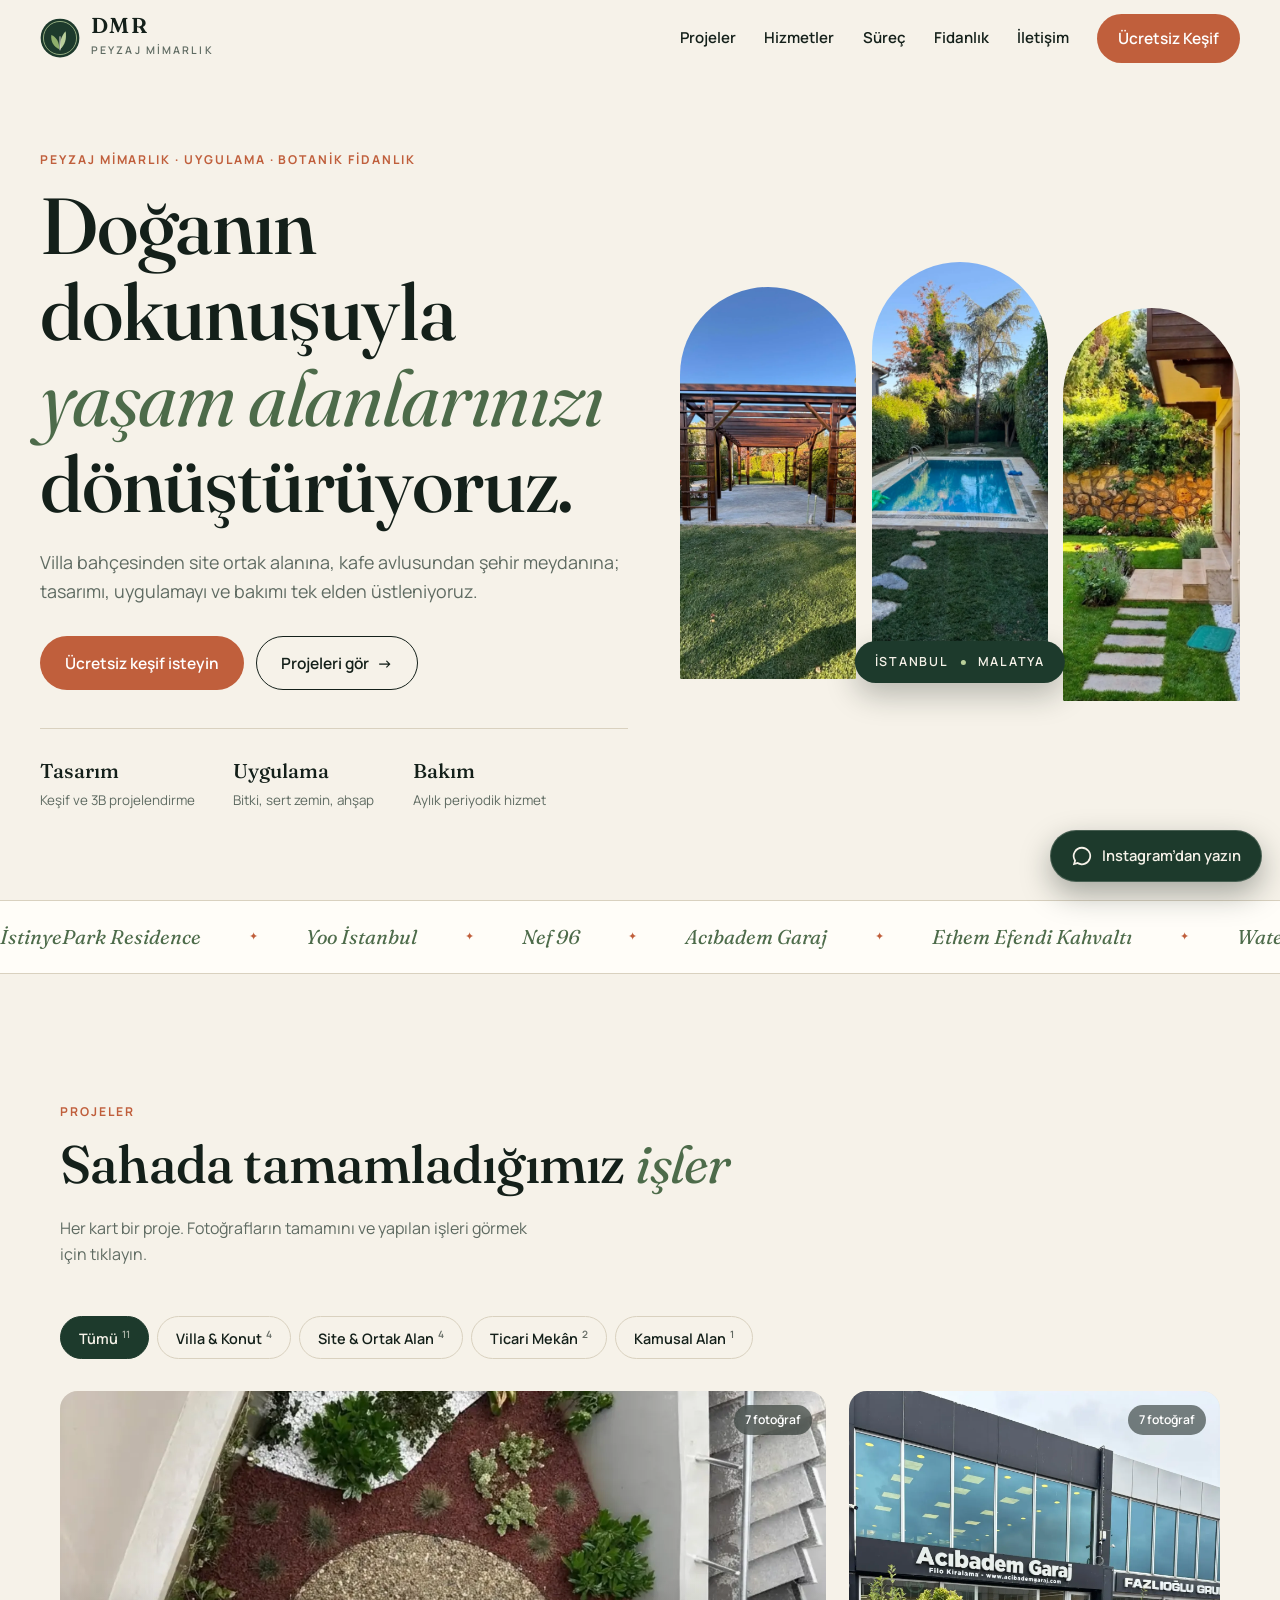
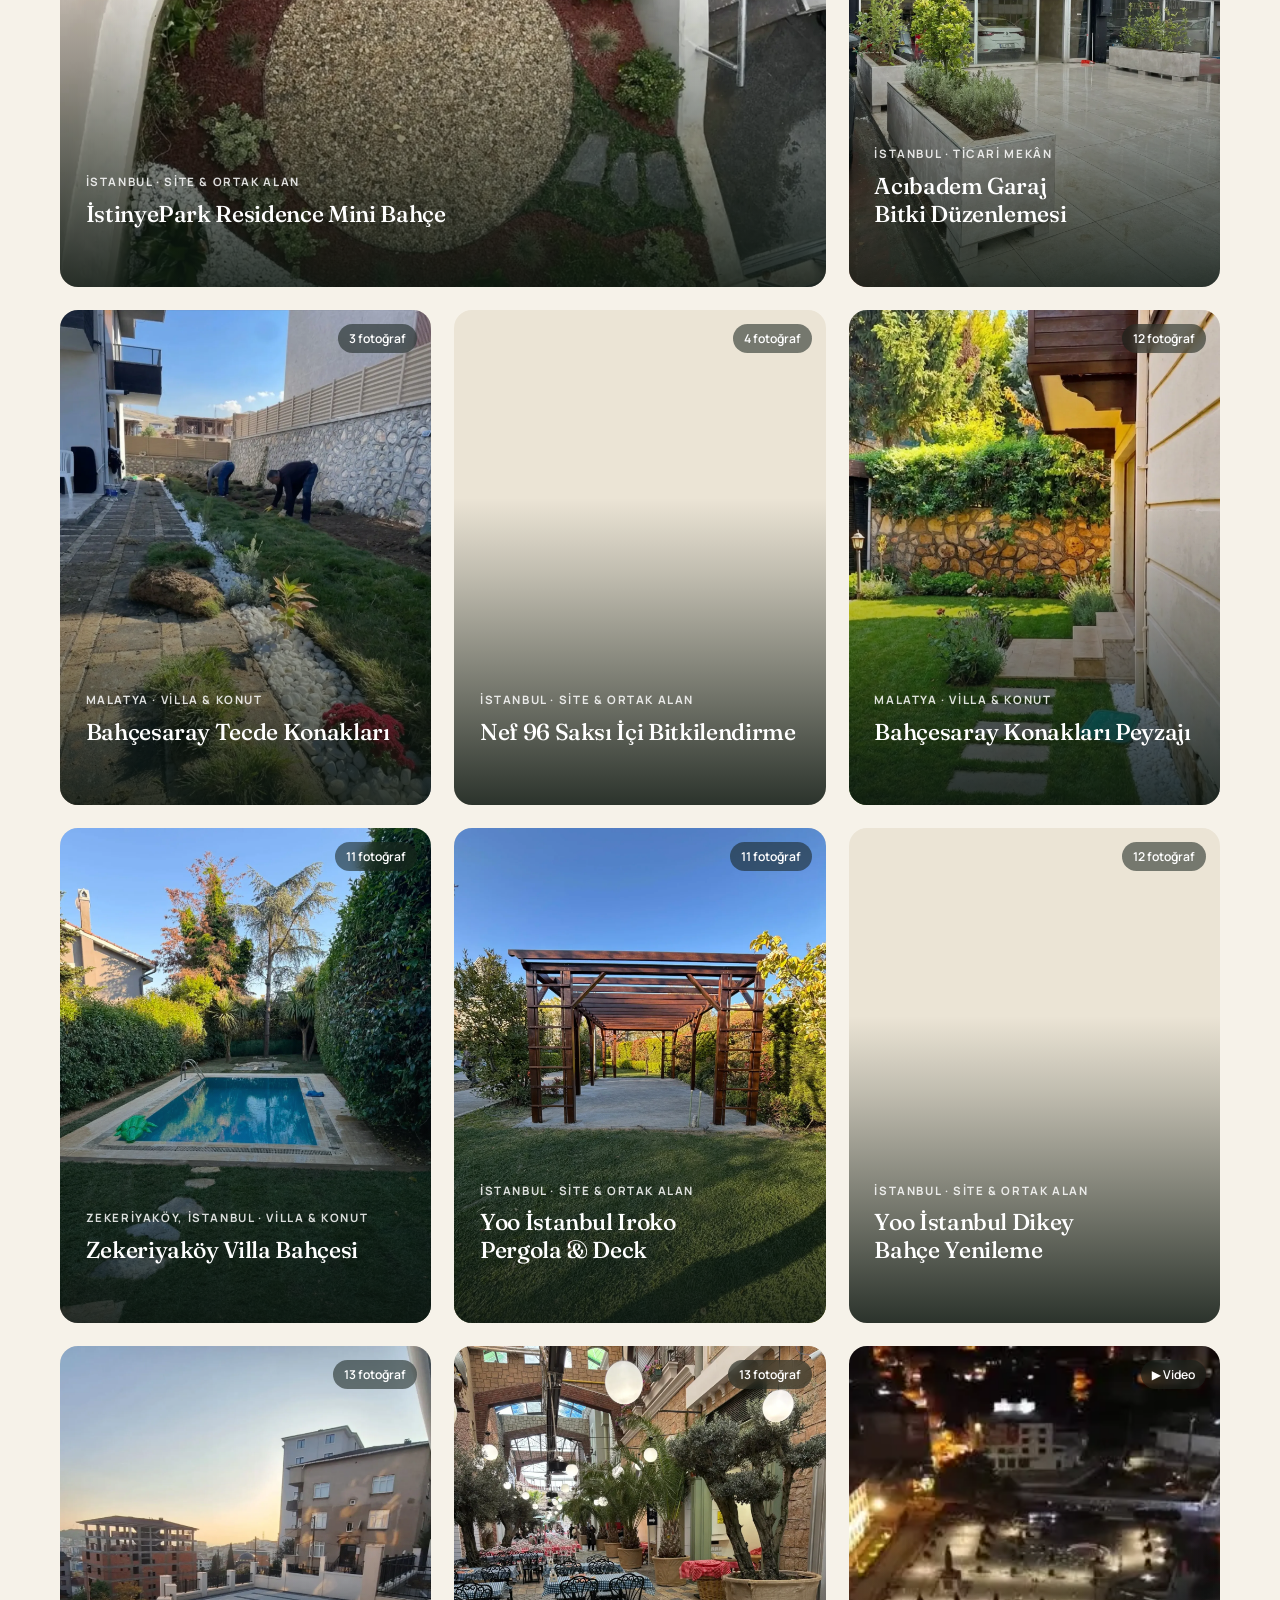
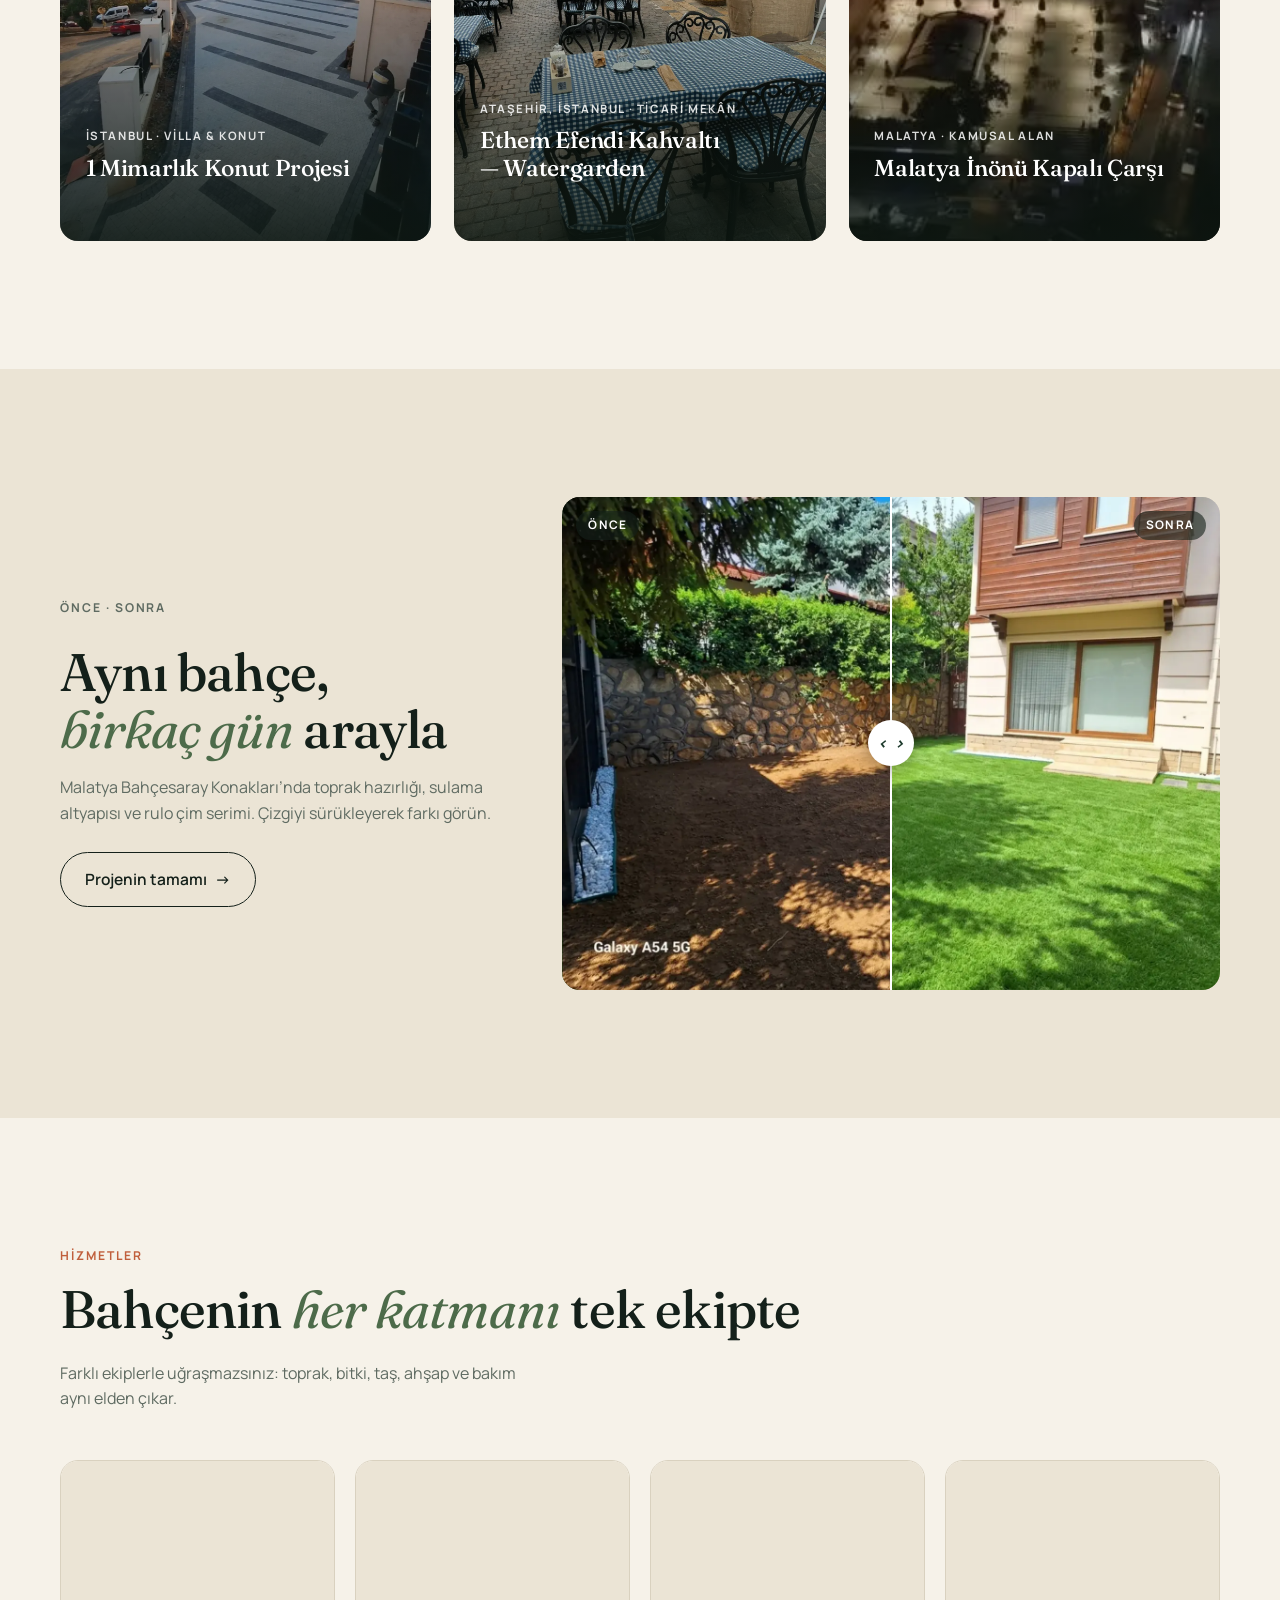
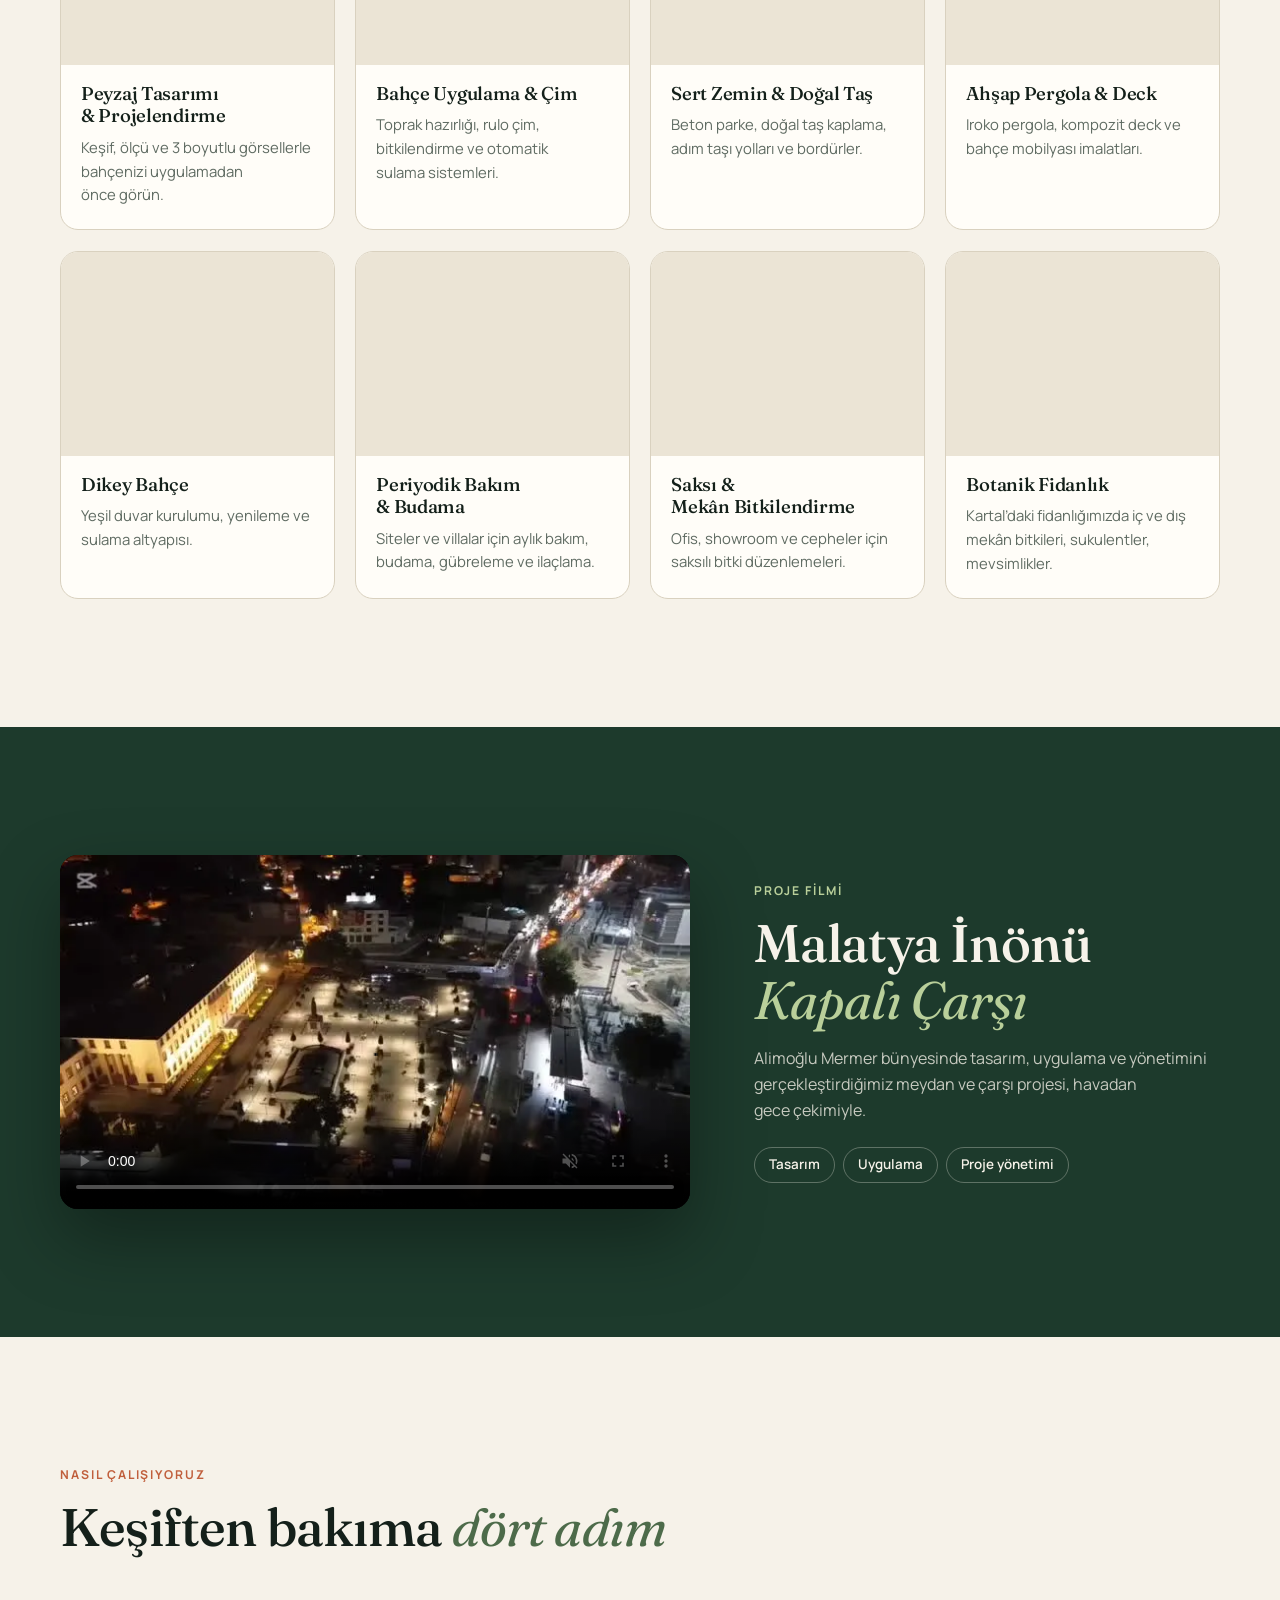
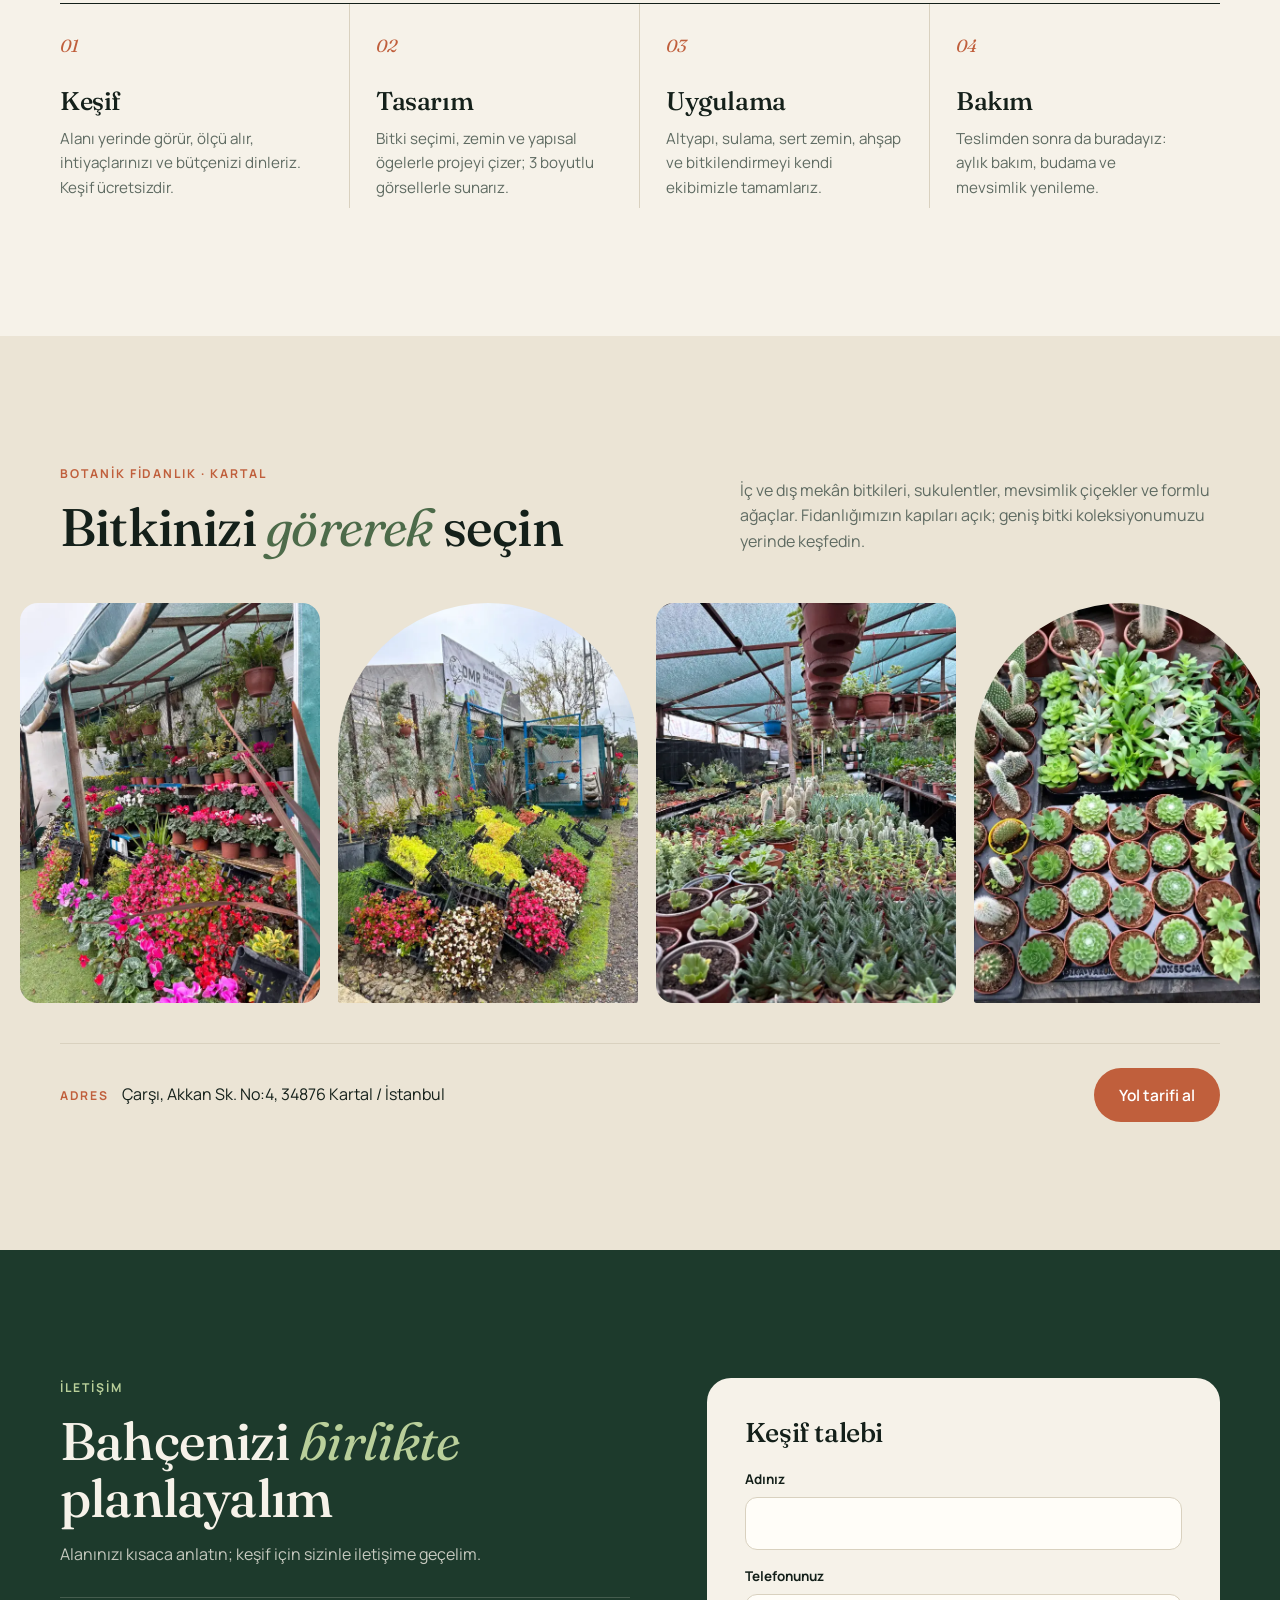
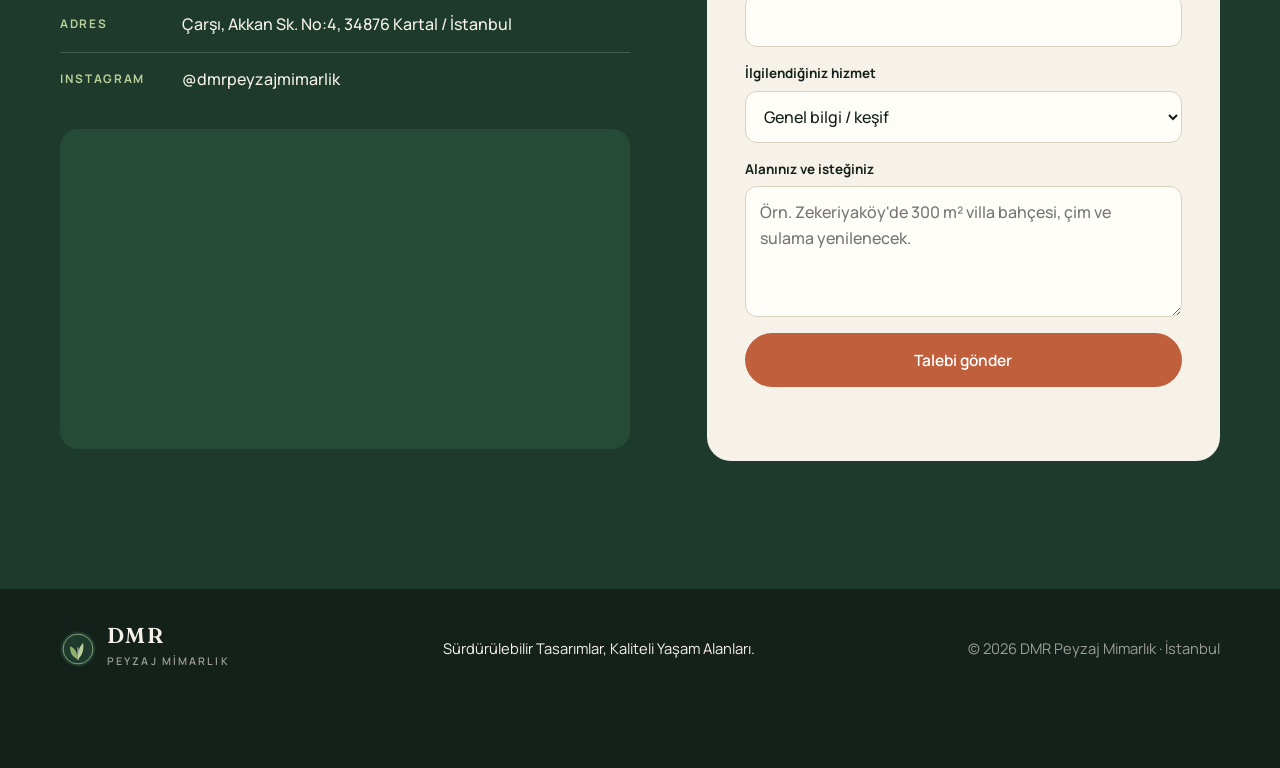
==== index.html @ 0a4d9fd6 "DMR Peyzaj Mimarlık tanıtım sitesi Co-Authored-By: Claude Fable 5.2 <noreply@anthropic.com>" ====
<!doctype html>
<html lang="tr">
<head>
  <meta charset="utf-8">
  <meta name="viewport" content="width=device-width, initial-scale=1">
  <title>DMR Peyzaj Mimarlık — Peyzaj Tasarım, Uygulama ve Botanik Fidanlık | İstanbul</title>
  <meta name="description" content="DMR Peyzaj Mimarlık: bahçe tasarımı, peyzaj uygulama, sert zemin, pergola, dikey bahçe, periyodik bakım ve Kartal'da botanik fidanlık. İstanbul ve Malatya'da tamamlanan projelerimizi inceleyin.">
  <meta property="og:title" content="DMR Peyzaj Mimarlık">
  <meta property="og:description" content="Sürdürülebilir tasarımlar, kaliteli yaşam alanları.">
  <meta property="og:image" content="assets/img/zekeriyakoy-01.webp">
  <meta property="og:type" content="website">
  <meta name="theme-color" content="#1d3a2c">
  <link rel="icon" href="assets/logo.svg" type="image/svg+xml">
  <link rel="preconnect" href="https://fonts.googleapis.com">
  <link rel="preconnect" href="https://fonts.gstatic.com" crossorigin>
  <link href="https://fonts.googleapis.com/css2?family=Fraunces:ital,opsz,wght@0,9..144,400;0,9..144,500;0,9..144,600;1,9..144,400;1,9..144,500&family=Manrope:wght@400;500;600;700&display=swap" rel="stylesheet">
  <link rel="preload" as="image" href="assets/img/zekeriyakoy-01.webp">
  <link rel="stylesheet" href="css/style.css">
  <script type="application/ld+json">
  {
    "@context": "https://schema.org",
    "@type": "LandscapingBusiness",
    "name": "DMR Peyzaj Mimarlık",
    "slogan": "Sürdürülebilir Tasarımlar, Kaliteli Yaşam Alanları.",
    "address": { "@type": "PostalAddress", "streetAddress": "Çarşı, Akkan Sk. No:4", "postalCode": "34876", "addressLocality": "Kartal", "addressRegion": "İstanbul", "addressCountry": "TR" },
    "areaServed": ["İstanbul", "Malatya"],
    "sameAs": ["https://www.instagram.com/dmrpeyzajmimarlik/"]
  }
  </script>
</head>
<body>
  <a class="skip" href="#projeler">İçeriğe geç</a>

  <header class="header" id="header">
    <a class="brand" href="#top" aria-label="DMR Peyzaj Mimarlık ana sayfa">
      <img src="assets/logo.svg" alt="" width="40" height="40">
      <span><b>DMR</b><small>Peyzaj Mimarlık</small></span>
    </a>
    <nav class="nav" id="nav" aria-label="Ana menü">
      <a href="#projeler">Projeler</a>
      <a href="#hizmetler">Hizmetler</a>
      <a href="#surec">Süreç</a>
      <a href="#fidanlik">Fidanlık</a>
      <a href="magaza.html" data-shop-link hidden>Mağaza</a>
      <a href="#iletisim">İletişim</a>
      <a class="btn btn-primary nav-cta" href="#iletisim">Ücretsiz Keşif</a>
    </nav>
    <button class="menu-btn" id="menuBtn" aria-label="Menüyü aç" aria-expanded="false" aria-controls="nav"><span></span><span></span></button>
  </header>

  <main id="top">
    <!-- HERO -->
    <section class="hero">
      <div class="hero-copy">
        <p class="eyebrow">Peyzaj Mimarlık · Uygulama · Botanik Fidanlık</p>
        <h1>Doğanın dokunuşuyla <em>yaşam alanlarınızı</em> dönüştürüyoruz.</h1>
        <p class="lead">Villa bahçesinden site ortak alanına, kafe avlusundan şehir meydanına; tasarımı, uygulamayı ve bakımı tek elden üstleniyoruz.</p>
        <div class="hero-actions">
          <a class="btn btn-primary" href="#iletisim">Ücretsiz keşif isteyin</a>
          <a class="btn btn-ghost" href="#projeler">Projeleri gör <span aria-hidden="true">→</span></a>
        </div>
        <ul class="hero-facts">
          <li><b>Tasarım</b><span>Keşif ve 3B projelendirme</span></li>
          <li><b>Uygulama</b><span>Bitki, sert zemin, ahşap</span></li>
          <li><b>Bakım</b><span>Aylık periyodik hizmet</span></li>
        </ul>
      </div>
      <div class="hero-art" aria-hidden="true">
        <figure class="arch a1"><img src="assets/img/yoo-pergola-06.webp" alt="" fetchpriority="high"></figure>
        <figure class="arch a2"><img src="assets/img/zekeriyakoy-01.webp" alt="" fetchpriority="high"></figure>
        <figure class="arch a3"><img src="assets/img/bahcesaray-09.webp" alt=""></figure>
        <div class="hero-badge"><span>İstanbul</span><i></i><span>Malatya</span></div>
      </div>
    </section>

    <!-- REFERANS ŞERİDİ -->
    <section class="refs" aria-label="Birlikte çalıştığımız yerler">
      <div class="refs-track" id="refsTrack"></div>
    </section>

    <!-- PROJELER -->
    <section class="section" id="projeler">
      <div class="wrap">
        <div class="section-head">
          <div>
            <p class="eyebrow">Projeler</p>
            <h2>Sahada tamamladığımız <em>işler</em></h2>
          </div>
          <p class="section-note">Her kart bir proje. Fotoğrafların tamamını ve yapılan işleri görmek için tıklayın.</p>
        </div>
        <div class="filters" id="filters" role="tablist" aria-label="Proje türü"></div>
        <div class="grid" id="projectGrid"></div>
      </div>
    </section>

    <!-- ÖNCE / SONRA -->
    <section class="section section-sand" id="once-sonra">
      <div class="wrap ba-wrap">
        <div class="ba-copy">
          <p class="eyebrow">Önce · Sonra</p>
          <h2>Aynı bahçe, <em>birkaç gün</em> arayla</h2>
          <p>Malatya Bahçesaray Konakları’nda toprak hazırlığı, sulama altyapısı ve rulo çim serimi. Çizgiyi sürükleyerek farkı görün.</p>
          <button class="btn btn-ghost" data-open="bahcesaray">Projenin tamamı <span aria-hidden="true">→</span></button>
        </div>
        <div class="ba" id="ba">
          <img src="assets/img/bahcesaray-01.webp" alt="Sonra: çim serilmiş bahçe" loading="lazy">
          <div class="ba-before" id="baBefore"><img src="assets/img/bahcesaray-02.webp" alt="Önce: toprak hâlindeki bahçe" loading="lazy"></div>
          <span class="ba-tag ba-tag-l">Önce</span><span class="ba-tag ba-tag-r">Sonra</span>
          <div class="ba-line" id="baLine"><i></i></div>
          <input type="range" min="0" max="100" value="50" id="baRange" aria-label="Önce ve sonra karşılaştırması">
        </div>
      </div>
    </section>

    <!-- HİZMETLER -->
    <section class="section" id="hizmetler">
      <div class="wrap">
        <div class="section-head">
          <div>
            <p class="eyebrow">Hizmetler</p>
            <h2>Bahçenin <em>her katmanı</em> tek ekipte</h2>
          </div>
          <p class="section-note">Farklı ekiplerle uğraşmazsınız: toprak, bitki, taş, ahşap ve bakım aynı elden çıkar.</p>
        </div>
        <div class="services" id="serviceGrid"></div>
      </div>
    </section>

    <!-- VİDEO -->
    <section class="section section-dark" id="video">
      <div class="wrap video-wrap">
        <div class="video-frame">
          <video id="projVideo" src="assets/video/inonu-carsi.mp4" poster="assets/img/inonu-carsi-02.webp" muted loop playsinline preload="none" controls></video>
        </div>
        <div>
          <p class="eyebrow">Proje filmi</p>
          <h2>Malatya İnönü <em>Kapalı Çarşı</em></h2>
          <p>Alimoğlu Mermer bünyesinde tasarım, uygulama ve yönetimini gerçekleştirdiğimiz meydan ve çarşı projesi, havadan gece çekimiyle.</p>
          <ul class="ticks">
            <li>Tasarım</li><li>Uygulama</li><li>Proje yönetimi</li>
          </ul>
        </div>
      </div>
    </section>

    <!-- SÜREÇ -->
    <section class="section" id="surec">
      <div class="wrap">
        <div class="section-head">
          <div>
            <p class="eyebrow">Nasıl çalışıyoruz</p>
            <h2>Keşiften bakıma <em>dört adım</em></h2>
          </div>
        </div>
        <ol class="steps">
          <li><span>01</span><h3>Keşif</h3><p>Alanı yerinde görür, ölçü alır, ihtiyaçlarınızı ve bütçenizi dinleriz. Keşif ücretsizdir.</p></li>
          <li><span>02</span><h3>Tasarım</h3><p>Bitki seçimi, zemin ve yapısal ögelerle projeyi çizer; 3 boyutlu görsellerle sunarız.</p></li>
          <li><span>03</span><h3>Uygulama</h3><p>Altyapı, sulama, sert zemin, ahşap ve bitkilendirmeyi kendi ekibimizle tamamlarız.</p></li>
          <li><span>04</span><h3>Bakım</h3><p>Teslimden sonra da buradayız: aylık bakım, budama ve mevsimlik yenileme.</p></li>
        </ol>
      </div>
    </section>

    <!-- FİDANLIK -->
    <section class="section section-sand" id="fidanlik">
      <div class="wrap">
        <div class="section-head">
          <div>
            <p class="eyebrow">Botanik Fidanlık · Kartal</p>
            <h2>Bitkinizi <em>görerek</em> seçin</h2>
          </div>
          <p class="section-note">İç ve dış mekân bitkileri, sukulentler, mevsimlik çiçekler ve formlu ağaçlar. Fidanlığımızın kapıları açık; geniş bitki koleksiyonumuzu yerinde keşfedin.</p>
        </div>
        <div class="nursery" id="nurseryStrip"></div>
        <div class="nursery-foot">
          <p><b>Adres</b> <span data-address></span></p>
          <a class="btn btn-primary" data-map-link target="_blank" rel="noopener">Yol tarifi al</a>
        </div>
      </div>
    </section>

    <!-- İLETİŞİM -->
    <section class="section section-dark" id="iletisim">
      <div class="wrap contact">
        <div>
          <p class="eyebrow">İletişim</p>
          <h2>Bahçenizi <em>birlikte</em> planlayalım</h2>
          <p>Alanınızı kısaca anlatın; keşif için sizinle iletişime geçelim.</p>
          <ul class="contact-list">
            <li><span>Adres</span><a data-map-link target="_blank" rel="noopener" data-address></a></li>
            <li data-phone-row hidden><span>Telefon</span><a data-phone></a></li>
            <li data-mail-row hidden><span>E-posta</span><a data-mail></a></li>
            <li><span>Instagram</span><a href="https://www.instagram.com/dmrpeyzajmimarlik/" target="_blank" rel="noopener">@dmrpeyzajmimarlik</a></li>
          </ul>
          <div class="map"><iframe title="Harita: DMR Peyzaj Mimarlık" loading="lazy" referrerpolicy="no-referrer-when-downgrade" data-map-frame></iframe></div>
        </div>
        <form class="form" id="contactForm" novalidate>
          <h3>Keşif talebi</h3>
          <label>Adınız<input name="ad" autocomplete="name" required></label>
          <label>Telefonunuz<input name="tel" type="tel" autocomplete="tel" inputmode="tel" required></label>
          <label>İlgilendiğiniz hizmet
            <select name="hizmet" id="serviceSelect"></select>
          </label>
          <label>Alanınız ve isteğiniz<textarea name="mesaj" rows="4" placeholder="Örn. Zekeriyaköy'de 300 m² villa bahçesi, çim ve sulama yenilenecek."></textarea></label>
          <button class="btn btn-primary btn-block" type="submit" id="formSubmit">Talebi gönder</button>
          <p class="form-note" id="formNote" role="status"></p>
        </form>
      </div>
    </section>
  </main>

  <footer class="footer">
    <div class="wrap footer-in">
      <a class="brand" href="#top"><img src="assets/logo.svg" alt="" width="36" height="36"><span><b>DMR</b><small>Peyzaj Mimarlık</small></span></a>
      <p>Sürdürülebilir Tasarımlar, Kaliteli Yaşam Alanları.</p>
      <p class="muted">© <span id="year"></span> DMR Peyzaj Mimarlık · İstanbul</p>
    </div>
  </footer>

  <a class="fab" data-fab target="_blank" rel="noopener" aria-label="Bize yazın">
    <svg viewBox="0 0 24 24" width="22" height="22" aria-hidden="true"><path fill="currentColor" d="M12 2a10 10 0 0 0-8.6 15.1L2 22l5-1.3A10 10 0 1 0 12 2Zm0 2a8 8 0 1 1-4.2 14.8l-.4-.2-2.6.7.7-2.5-.3-.4A8 8 0 0 1 12 4Z"/></svg>
    <span data-fab-label>Bize yazın</span>
  </a>

  <!-- PROJE PENCERESİ -->
  <dialog class="modal" id="modal" aria-labelledby="mTitle">
    <button class="modal-close" id="mClose" aria-label="Kapat">×</button>
    <div class="modal-stage">
      <img id="mImg" alt="">
      <video id="mVideo" controls playsinline hidden></video>
      <button class="m-nav m-prev" id="mPrev" aria-label="Önceki fotoğraf">‹</button>
      <button class="m-nav m-next" id="mNext" aria-label="Sonraki fotoğraf">›</button>
      <span class="m-count" id="mCount"></span>
    </div>
    <aside class="modal-info">
      <p class="eyebrow" id="mMeta"></p>
      <h3 id="mTitle"></h3>
      <p id="mText"></p>
      <ul class="tags" id="mTags"></ul>
      <div class="m-thumbs" id="mThumbs"></div>
      <div class="m-actions">
        <a class="btn btn-primary" href="#iletisim" id="mCta">Benzer bir iş için teklif alın</a>
        <a class="link" id="mPost" target="_blank" rel="noopener">Instagram’da gör ↗</a>
      </div>
    </aside>
  </dialog>

  <script src="js/data.js"></script>
  <script src="js/main.js"></script>
</body>
</html>
---- css/style.css ----
/* DMR Peyzaj Mimarlık */
:root {
  --ink: #14201a;
  --forest: #1d3a2c;
  --forest-2: #254a38;
  --moss: #4d6b4a;
  --leaf: #b9cf9a;
  --cream: #f6f2e9;
  --sand: #ebe4d5;
  --line: #d9d1bf;
  --clay: #c05f3c;
  --clay-2: #a84f30;
  --white: #fffdf8;
  --muted: #5f6b62;
  --serif: 'Fraunces', Georgia, 'Times New Roman', serif;
  --sans: 'Manrope', system-ui, -apple-system, 'Segoe UI', Roboto, sans-serif;
  --r: 18px;
  --wrap: 1240px;
  --pad: clamp(16px, 4vw, 40px);
  --ease: cubic-bezier(.2, .7, .2, 1);
}

*, *::before, *::after { box-sizing: border-box; }
html { scroll-behavior: smooth; scroll-padding-top: 84px; -webkit-text-size-adjust: 100%; }
body { margin: 0; font-family: var(--sans); color: var(--ink); background: var(--cream); line-height: 1.6; font-size: 16px; overflow-x: hidden; }
img, video { max-width: 100%; display: block; }
a { color: inherit; }
h1, h2, h3 { font-family: var(--serif); font-weight: 500; line-height: 1.08; margin: 0; letter-spacing: -.015em; text-wrap: balance; }
h1 { font-size: clamp(2.5rem, 6.2vw, 5rem); }
h2 { font-size: clamp(2rem, 4.2vw, 3.3rem); }
h3 { font-size: 1.35rem; line-height: 1.2; }
h1 em, h2 em { font-style: italic; color: var(--moss); font-weight: 400; }
p { margin: 0; text-wrap: pretty; }
button { font: inherit; cursor: pointer; }
:focus-visible { outline: 2px solid var(--clay); outline-offset: 3px; border-radius: 4px; }
.skip { position: absolute; left: -999px; top: 8px; background: var(--white); padding: 8px 14px; border-radius: 8px; z-index: 100; }
.skip:focus { left: 8px; }
.wrap { max-width: var(--wrap); margin: 0 auto; padding: 0 var(--pad); }
.eyebrow { font-size: .76rem; letter-spacing: .16em; text-transform: uppercase; font-weight: 700; color: var(--clay); margin-bottom: 14px; }
.muted { color: var(--muted); }

/* Buttons */
.btn { display: inline-flex; align-items: center; justify-content: center; gap: 8px; padding: 14px 24px; border-radius: 999px; font-weight: 600; font-size: .97rem; text-decoration: none; border: 1.5px solid transparent; transition: transform .25s var(--ease), background .25s, color .25s, border-color .25s; white-space: nowrap; }
.btn:hover { transform: translateY(-2px); }
.btn-primary { background: var(--clay); color: #fff; }
.btn-primary:hover { background: var(--clay-2); }
.btn-ghost { border-color: currentColor; background: transparent; color: inherit; }
.btn-ghost:hover { background: var(--ink); color: var(--cream); border-color: var(--ink); }
.btn-block { width: 100%; }
.link { font-weight: 600; text-underline-offset: 4px; }

/* Header */
.header { position: fixed; inset: 0 0 auto 0; z-index: 50; display: flex; align-items: center; justify-content: space-between; gap: 20px; padding: 14px var(--pad); transition: background .3s, box-shadow .3s, padding .3s; }
.header.scrolled { background: rgba(246, 242, 233, .92); backdrop-filter: blur(12px); box-shadow: 0 1px 0 var(--line); padding-block: 9px; }
.brand { display: inline-flex; align-items: center; gap: 11px; text-decoration: none; }
.brand b { font-family: var(--serif); font-size: 1.35rem; font-weight: 600; letter-spacing: .06em; display: block; line-height: 1; }
.brand small { font-size: .66rem; letter-spacing: .2em; text-transform: uppercase; color: var(--muted); font-weight: 600; }
.nav { display: flex; align-items: center; gap: clamp(14px, 2.2vw, 30px); }
.nav a:not(.btn) { text-decoration: none; font-weight: 600; font-size: .94rem; position: relative; padding: 6px 0; }
.nav a:not(.btn)::after { content: ''; position: absolute; left: 0; right: 0; bottom: 0; height: 1.5px; background: var(--clay); transform: scaleX(0); transform-origin: left; transition: transform .3s var(--ease); }
.nav a:not(.btn):hover::after { transform: scaleX(1); }
.nav-cta { padding: 11px 20px; }
.menu-btn { display: none; width: 46px; height: 46px; border-radius: 50%; border: 1.5px solid var(--ink); background: transparent; position: relative; z-index: 60; }
.menu-btn span { position: absolute; left: 13px; right: 13px; height: 1.5px; background: var(--ink); transition: transform .3s var(--ease), top .3s var(--ease); }
.menu-btn span:first-child { top: 18px; } .menu-btn span:last-child { top: 26px; }
.menu-btn[aria-expanded="true"] span:first-child { top: 22px; transform: rotate(45deg); }
.menu-btn[aria-expanded="true"] span:last-child { top: 22px; transform: rotate(-45deg); }

/* Hero */
.hero { display: grid; grid-template-columns: minmax(0, 1.05fr) minmax(0, 1fr); gap: clamp(24px, 4vw, 64px); align-items: center; max-width: 1440px; margin: 0 auto; padding: clamp(110px, 14vh, 150px) var(--pad) clamp(40px, 7vh, 80px); min-height: min(100svh, 920px); }
.hero .lead { font-size: clamp(1.02rem, 1.4vw, 1.2rem); color: var(--muted); max-width: 34em; margin-top: 22px; }
.hero-actions { display: flex; flex-wrap: wrap; gap: 12px; margin-top: 30px; }
.hero-facts { list-style: none; display: grid; grid-template-columns: repeat(3, auto); gap: 8px clamp(18px, 3vw, 44px); justify-content: start; padding: 26px 0 0; margin: 38px 0 0; border-top: 1px solid var(--line); }
.hero-facts b { display: block; font-family: var(--serif); font-size: 1.25rem; font-weight: 500; }
.hero-facts span { font-size: .84rem; color: var(--muted); }
.hero-art { position: relative; display: grid; grid-template-columns: repeat(3, 1fr); gap: clamp(8px, 1.2vw, 16px); align-items: start; }
.arch { margin: 0; overflow: hidden; border-radius: 999px 999px var(--r) var(--r); aspect-ratio: 9 / 20; background: var(--sand); }
.arch img { width: 100%; height: 100%; object-fit: cover; animation: drift 18s ease-in-out infinite alternate; }
.a1 { margin-top: 14%; } .a2 { margin-top: 0; } .a3 { margin-top: 26%; }
.a2 img { animation-delay: -6s; } .a3 img { animation-delay: -12s; }
@keyframes drift { from { transform: scale(1.02); } to { transform: scale(1.14) translateY(-2%); } }
.hero-badge { position: absolute; left: 50%; bottom: 4%; transform: translateX(-50%); background: var(--forest); color: var(--cream); padding: 11px 20px; border-radius: 999px; display: flex; align-items: center; gap: 12px; font-size: .78rem; letter-spacing: .14em; text-transform: uppercase; font-weight: 600; box-shadow: 0 12px 30px rgba(20, 32, 26, .28); white-space: nowrap; }
.hero-badge i { width: 5px; height: 5px; border-radius: 50%; background: var(--leaf); }

/* Refs marquee */
.refs { border-block: 1px solid var(--line); overflow: hidden; padding: 20px 0; background: var(--white); }
.refs-track { display: flex; gap: 48px; width: max-content; animation: marquee 45s linear infinite; }
.refs-track span { font-family: var(--serif); font-size: 1.25rem; font-style: italic; color: var(--moss); display: inline-flex; align-items: center; gap: 48px; white-space: nowrap; }
.refs-track span::after { content: '✦'; font-style: normal; font-size: .7rem; color: var(--clay); }
.refs:hover .refs-track { animation-play-state: paused; }
@keyframes marquee { to { transform: translateX(-50%); } }

/* Sections */
.section { padding: clamp(64px, 10vw, 128px) 0; }
.section-sand { background: var(--sand); }
.section-dark { background: var(--forest); color: var(--cream); }
.section-dark h2 em { color: var(--leaf); }
.section-dark .eyebrow { color: var(--leaf); }
.section-dark p { color: rgba(246, 242, 233, .78); }
.section-head { display: flex; justify-content: space-between; align-items: end; gap: 24px 60px; flex-wrap: wrap; margin-bottom: clamp(28px, 4vw, 48px); }
.section-note { max-width: 30em; color: var(--muted); }

/* Filters */
.filters { display: flex; gap: 8px; overflow-x: auto; padding-bottom: 6px; margin-bottom: 26px; scrollbar-width: none; }
.filters::-webkit-scrollbar { display: none; }
.chip { border: 1.5px solid var(--line); background: transparent; border-radius: 999px; padding: 9px 18px; font-weight: 600; font-size: .9rem; color: var(--ink); white-space: nowrap; transition: background .2s, color .2s, border-color .2s; }
.chip:hover { border-color: var(--ink); }
.chip[aria-selected="true"] { background: var(--forest); color: var(--cream); border-color: var(--forest); }
.chip sup { font-size: .7em; opacity: .65; margin-left: 4px; }

/* Project grid */
.grid { display: grid; grid-template-columns: repeat(3, 1fr); gap: clamp(12px, 1.8vw, 24px); }
.card { position: relative; border: 0; padding: 0; text-align: left; background: var(--sand); border-radius: var(--r); overflow: hidden; aspect-ratio: 3 / 4; color: #fff; display: block; width: 100%; }
.card.wide { grid-column: span 2; aspect-ratio: auto; }
.card img { position: absolute; inset: 0; width: 100%; height: 100%; object-fit: cover; transition: transform .9s var(--ease); }
.card::after { content: ''; position: absolute; inset: 0; background: linear-gradient(to top, rgba(12, 22, 16, .86) 0%, rgba(12, 22, 16, .2) 46%, rgba(12, 22, 16, 0) 62%); }
.card:hover img, .card:focus-visible img { transform: scale(1.06); }
.card-body { position: absolute; inset: auto 0 0 0; z-index: 1; padding: clamp(16px, 2vw, 26px); }
.card-meta { font-size: .72rem; letter-spacing: .14em; text-transform: uppercase; font-weight: 700; opacity: .85; }
.card h3 { font-size: clamp(1.15rem, 1.8vw, 1.6rem); margin-top: 6px; }
.card-more { display: inline-flex; gap: 6px; font-size: .86rem; font-weight: 600; margin-top: 10px; opacity: 0; transform: translateY(6px); transition: opacity .3s, transform .3s var(--ease); }
.card:hover .card-more, .card:focus-visible .card-more { opacity: 1; transform: none; }
.card-count { position: absolute; top: 14px; right: 14px; z-index: 1; background: rgba(20, 32, 26, .55); backdrop-filter: blur(6px); padding: 5px 11px; border-radius: 999px; font-size: .76rem; font-weight: 600; }
.card[hidden] { display: none; }

/* Before / after */
.ba-wrap { display: grid; grid-template-columns: minmax(0, .8fr) minmax(0, 1.2fr); gap: clamp(24px, 5vw, 72px); align-items: center; }
.ba-copy p { color: var(--muted); margin: 18px 0 26px; max-width: 30em; }
.ba { position: relative; border-radius: var(--r); overflow: hidden; aspect-ratio: 4 / 3; background: var(--line); --pos: 50%; user-select: none; }
.ba > img, .ba-before img { position: absolute; inset: 0; width: 100%; height: 100%; object-fit: cover; }
.ba-before { position: absolute; inset: 0; clip-path: inset(0 calc(100% - var(--pos)) 0 0); }
.ba-line { position: absolute; top: 0; bottom: 0; left: var(--pos); width: 2px; background: #fff; transform: translateX(-1px); pointer-events: none; }
.ba-line i { position: absolute; top: 50%; left: 50%; width: 46px; height: 46px; border-radius: 50%; background: #fff; transform: translate(-50%, -50%); box-shadow: 0 6px 20px rgba(0, 0, 0, .3); }
.ba-line i::before { content: '‹ ›'; position: absolute; inset: 0; display: grid; place-items: center; color: var(--forest); font-weight: 700; letter-spacing: 2px; }
.ba input { position: absolute; inset: 0; width: 100%; height: 100%; opacity: 0; cursor: ew-resize; margin: 0; }
.ba-tag { position: absolute; top: 14px; background: rgba(20, 32, 26, .6); color: #fff; padding: 5px 12px; border-radius: 999px; font-size: .74rem; font-weight: 700; letter-spacing: .1em; text-transform: uppercase; pointer-events: none; }
.ba-tag-l { left: 14px; } .ba-tag-r { right: 14px; }

/* Services */
.services { display: grid; grid-template-columns: repeat(4, 1fr); gap: clamp(12px, 1.6vw, 22px); }
.service { background: var(--white); border: 1px solid var(--line); border-radius: var(--r); overflow: hidden; display: flex; flex-direction: column; transition: transform .35s var(--ease), box-shadow .35s; }
.service:hover { transform: translateY(-5px); box-shadow: 0 18px 40px rgba(20, 32, 26, .1); }
.service-img { aspect-ratio: 4 / 3; overflow: hidden; background: var(--sand); }
.service-img img { width: 100%; height: 100%; object-fit: cover; }
.service-body { padding: 18px 20px 22px; }
.service h3 { font-size: 1.16rem; }
.service p { color: var(--muted); font-size: .93rem; margin-top: 8px; }

/* Video */
.video-wrap { display: grid; grid-template-columns: minmax(0, 1.35fr) minmax(0, 1fr); gap: clamp(24px, 5vw, 72px); align-items: center; }
.video-frame { border-radius: var(--r); overflow: hidden; background: #000; aspect-ratio: 16 / 9; box-shadow: 0 30px 70px rgba(0, 0, 0, .35); }
.video-frame video { width: 100%; height: 100%; object-fit: cover; }
.video-wrap p:not(.eyebrow) { margin-top: 18px; }
.ticks { list-style: none; padding: 0; margin: 24px 0 0; display: flex; flex-wrap: wrap; gap: 8px; }
.ticks li, .tags li { border: 1px solid rgba(246, 242, 233, .3); border-radius: 999px; padding: 6px 14px; font-size: .84rem; font-weight: 600; }

/* Steps */
.steps { list-style: none; padding: 0; margin: 0; display: grid; grid-template-columns: repeat(4, 1fr); border-top: 1px solid var(--ink); }
.steps li { padding: 28px 26px 8px 0; border-right: 1px solid var(--line); padding-left: 26px; }
.steps li:first-child { padding-left: 0; } .steps li:last-child { border-right: 0; }
.steps span { font-family: var(--serif); font-style: italic; color: var(--clay); font-size: 1.1rem; }
.steps h3 { font-size: 1.6rem; margin: 26px 0 10px; }
.steps p { color: var(--muted); font-size: .95rem; }

/* Nursery */
.nursery { display: flex; gap: clamp(10px, 1.4vw, 18px); overflow-x: auto; scroll-snap-type: x mandatory; padding-bottom: 14px; margin-inline: calc(var(--pad) * -1); padding-inline: var(--pad); scrollbar-width: thin; scrollbar-color: var(--moss) transparent; }
.nursery button { flex: 0 0 clamp(200px, 24vw, 300px); aspect-ratio: 3 / 4; border: 0; padding: 0; border-radius: var(--r); overflow: hidden; scroll-snap-align: start; background: var(--line); }
.nursery button:nth-child(even) { border-radius: 999px 999px var(--r) var(--r); }
.nursery img { width: 100%; height: 100%; object-fit: cover; transition: transform .8s var(--ease); }
.nursery button:hover img { transform: scale(1.06); }
.nursery-foot { display: flex; justify-content: space-between; align-items: center; gap: 18px; flex-wrap: wrap; margin-top: 26px; padding-top: 24px; border-top: 1px solid var(--line); }
.nursery-foot b { font-size: .76rem; letter-spacing: .14em; text-transform: uppercase; color: var(--clay); margin-right: 10px; }

/* Contact */
.contact { display: grid; grid-template-columns: minmax(0, 1fr) minmax(0, .9fr); gap: clamp(28px, 6vw, 88px); align-items: start; }
.contact > div > p:not(.eyebrow) { margin-top: 16px; }
.contact-list { list-style: none; padding: 0; margin: 30px 0 0; }
.contact-list li { display: grid; grid-template-columns: 110px 1fr; gap: 12px; padding: 14px 0; border-top: 1px solid rgba(246, 242, 233, .18); }
.contact-list li[hidden] { display: none; }
.contact-list span { font-size: .74rem; letter-spacing: .14em; text-transform: uppercase; color: var(--leaf); font-weight: 700; padding-top: 3px; }
.contact-list a { text-decoration: none; font-weight: 500; overflow-wrap: anywhere; }
.contact-list a:hover { text-decoration: underline; text-underline-offset: 4px; }
.map { margin-top: 22px; border-radius: var(--r); overflow: hidden; aspect-ratio: 16 / 9; background: var(--forest-2); }
.map iframe { width: 100%; height: 100%; border: 0; filter: saturate(.85); }
.form { background: var(--cream); color: var(--ink); border-radius: calc(var(--r) + 6px); padding: clamp(22px, 3vw, 38px); display: grid; gap: 16px; }
.form h3 { font-size: 1.7rem; margin-bottom: 4px; }
.form label { display: grid; gap: 6px; font-size: .84rem; font-weight: 700; }
.form input, .form select, .form textarea { font: inherit; font-weight: 500; font-size: 1rem; padding: 13px 14px; border: 1.5px solid var(--line); border-radius: 12px; background: var(--white); color: var(--ink); width: 100%; transition: border-color .2s; }
.form input:focus, .form select:focus, .form textarea:focus { outline: 0; border-color: var(--forest); }
.form textarea { resize: vertical; min-height: 110px; }
.form .invalid { border-color: var(--clay); }
.form-note { font-size: .88rem; color: var(--moss) !important; min-height: 1.4em; }

/* Footer */
.footer { background: var(--ink); color: var(--cream); padding: 36px 0 96px; }
.footer-in { display: flex; align-items: center; justify-content: space-between; gap: 16px 32px; flex-wrap: wrap; }
.footer .brand small, .footer .muted { color: rgba(246, 242, 233, .6); }
.footer p { font-size: .92rem; }

/* Floating action */
.fab { position: fixed; right: 18px; bottom: 18px; z-index: 40; background: var(--forest); color: var(--cream); display: inline-flex; align-items: center; gap: 9px; padding: 13px 20px; border-radius: 999px; text-decoration: none; font-weight: 600; font-size: .92rem; box-shadow: 0 12px 30px rgba(20, 32, 26, .35); border: 1px solid rgba(246, 242, 233, .2); transition: transform .25s var(--ease); }
.fab:hover { transform: translateY(-3px); }

/* Modal */
.modal { border: 0; padding: 0; width: min(1240px, 96vw); height: min(820px, 92svh); max-width: none; max-height: none; border-radius: 22px; overflow: hidden; background: var(--cream); color: var(--ink); }
.modal[open] { display: grid; grid-template-columns: minmax(0, 1.5fr) minmax(300px, 1fr); animation: pop .35s var(--ease); }
.modal::backdrop { background: rgba(12, 22, 16, .78); backdrop-filter: blur(4px); }
@keyframes pop { from { opacity: 0; transform: translateY(16px) scale(.985); } }
.modal-stage { position: relative; background: #0d1410; min-height: 0; display: grid; place-items: center; }
.modal-stage img, .modal-stage video { width: 100%; height: 100%; object-fit: contain; position: absolute; inset: 0; }
.modal-stage [hidden] { display: none; }
.m-nav { position: absolute; top: 50%; transform: translateY(-50%); width: 48px; height: 48px; border-radius: 50%; border: 0; background: rgba(255, 253, 248, .92); color: var(--ink); font-size: 1.7rem; line-height: 1; display: grid; place-items: center; padding-bottom: 4px; z-index: 2; }
.m-prev { left: 14px; } .m-next { right: 14px; }
.m-count { position: absolute; bottom: 14px; left: 50%; transform: translateX(-50%); background: rgba(0, 0, 0, .55); color: #fff; padding: 4px 12px; border-radius: 999px; font-size: .8rem; font-weight: 600; z-index: 2; }
.modal-close { position: absolute; top: 12px; right: 12px; z-index: 5; width: 44px; height: 44px; border-radius: 50%; border: 0; background: var(--ink); color: var(--cream); font-size: 1.6rem; line-height: 1; }
.modal-info { padding: clamp(22px, 2.6vw, 38px); padding-top: 64px; overflow-y: auto; display: flex; flex-direction: column; gap: 14px; }
.modal-info h3 { font-size: clamp(1.5rem, 2.2vw, 2.1rem); }
.modal-info p:not(.eyebrow) { color: var(--muted); }
.modal-info .eyebrow { margin: 0; }
.tags { list-style: none; padding: 0; margin: 0; display: flex; flex-wrap: wrap; gap: 6px; }
.tags li { border-color: var(--line); font-size: .78rem; padding: 4px 12px; }
.m-thumbs { display: grid; grid-template-columns: repeat(5, 1fr); gap: 6px; }
.m-thumbs button { border: 0; padding: 0; aspect-ratio: 1; border-radius: 8px; overflow: hidden; opacity: .55; transition: opacity .2s; background: var(--sand); }
.m-thumbs button[aria-current="true"], .m-thumbs button:hover { opacity: 1; }
.m-thumbs button[aria-current="true"] { outline: 2px solid var(--clay); outline-offset: 1px; }
.m-thumbs img { width: 100%; height: 100%; object-fit: cover; }
.m-actions { margin-top: auto; padding-top: 12px; display: flex; flex-wrap: wrap; align-items: center; gap: 14px 20px; }

/* Reveal */
.reveal { opacity: 0; transform: translateY(26px); transition: opacity .8s var(--ease), transform .8s var(--ease); transition-delay: var(--d, 0s); }
.reveal.in { opacity: 1; transform: none; }

/* Tablet */
@media (max-width: 1020px) {
  .services { grid-template-columns: repeat(2, 1fr); }
  .steps { grid-template-columns: repeat(2, 1fr); }
  .steps li { border-bottom: 1px solid var(--line); padding-bottom: 26px; }
  .steps li:nth-child(odd) { padding-left: 0; } .steps li:nth-child(even) { border-right: 0; }
  .grid { grid-template-columns: repeat(2, 1fr); }
  .card.wide { grid-column: span 2; aspect-ratio: 16 / 10; }
}

/* Mobile */
@media (max-width: 860px) {
  .menu-btn { display: block; }
  .nav { position: fixed; inset: 0; background: var(--cream); flex-direction: column; justify-content: center; gap: 22px; transform: translateY(-100%); visibility: hidden; transition: transform .45s var(--ease), visibility .45s; z-index: 55; }
  .nav.open { transform: none; visibility: visible; }
  .nav a:not(.btn) { font-family: var(--serif); font-size: 2rem; font-weight: 500; }
  .nav-cta { margin-top: 10px; }
  .hero { grid-template-columns: 1fr; padding-top: 104px; min-height: 0; gap: 34px; }
  .hero-art { max-width: 520px; margin: 0 auto; width: 100%; }
  .arch { aspect-ratio: 9 / 17; }
  .ba-wrap, .video-wrap, .contact { grid-template-columns: 1fr; }
  .modal { width: 100vw; height: 100svh; border-radius: 0; }
  .modal[open] { grid-template-columns: 1fr; grid-template-rows: minmax(0, 52svh) minmax(0, 1fr); }
  .modal-info { padding-top: 20px; }
  .m-thumbs { grid-template-columns: repeat(6, 1fr); }
  .fab span { display: none; } .fab { padding: 15px; }
}
@media (max-width: 560px) {
  .grid { gap: 10px; }
  .card { aspect-ratio: 3 / 4.4; border-radius: 14px; }
  .card.wide { aspect-ratio: 4 / 3.4; }
  .card h3 { font-size: 1.02rem; }
  .card-meta { font-size: .62rem; letter-spacing: .1em; }
  .card-more, .card-count { display: none; }
  .card-body { padding: 12px; }
  .services { grid-template-columns: 1fr 1fr; gap: 10px; }
  .service-body { padding: 13px 14px 16px; }
  .service h3 { font-size: 1rem; } .service p { font-size: .84rem; }
  .steps { grid-template-columns: 1fr; }
  .steps li { border-right: 0; padding-left: 0; }
  .steps h3 { margin-top: 10px; }
  .hero-facts { grid-template-columns: 1fr 1fr 1fr; gap: 12px; }
  .hero-facts b { font-size: 1.05rem; } .hero-facts span { font-size: .74rem; display: block; line-height: 1.35; }
  .hero-actions .btn { flex: 1 1 100%; }
  .contact-list li { grid-template-columns: 1fr; gap: 2px; }
  .footer-in { flex-direction: column; align-items: flex-start; }
}

@media (prefers-reduced-motion: reduce) {
  html { scroll-behavior: auto; }
  *, *::before, *::after { animation: none !important; transition: none !important; }
  .reveal { opacity: 1; transform: none; }
}

/* ---------- Mağaza (magaza.html) ---------- */
.shop-main { padding-top: 130px; padding-bottom: 120px; min-height: 80svh; }
.shop-nav { position: static !important; transform: none !important; visibility: visible !important; flex-direction: row !important; background: none !important; gap: 16px !important; }
.shop-nav a:not(.btn) { font-family: var(--sans) !important; font-size: .9rem !important; font-weight: 600 !important; }
.soon { max-width: 720px; padding-top: 6vh; }
.soon .lead { margin-top: 20px; color: var(--muted); font-size: 1.1rem; }
.shop-filters { margin-top: 28px; }
.products { display: grid; grid-template-columns: repeat(auto-fill, minmax(240px, 1fr)); gap: 18px; }
.product { background: var(--white); border: 1px solid var(--line); border-radius: var(--r); overflow: hidden; display: flex; flex-direction: column; }
.product-img { aspect-ratio: 1; background: var(--sand); }
.product-img img { width: 100%; height: 100%; object-fit: cover; }
.product-body { padding: 16px 18px 18px; display: flex; flex-direction: column; gap: 6px; flex: 1; }
.product-body p { color: var(--muted); font-size: .9rem; }
.product-foot { margin-top: auto; padding-top: 12px; display: flex; justify-content: space-between; align-items: center; gap: 10px; flex-wrap: wrap; }
.product-foot small { font-weight: 500; color: var(--muted); }
.product-foot .btn { padding: 10px 16px; font-size: .88rem; }
.btn:disabled { opacity: .45; pointer-events: none; }
.cart { position: fixed; top: 0; right: 0; bottom: 0; width: min(400px, 100vw); background: var(--cream); z-index: 70; box-shadow: -20px 0 60px rgba(20, 32, 26, .25); display: flex; flex-direction: column; }
.cart[hidden] { display: none; }
.cart-head { display: flex; justify-content: space-between; align-items: center; padding: 20px; border-bottom: 1px solid var(--line); }
.cart-head .modal-close { position: static; }
.cart-items { list-style: none; margin: 0; padding: 8px 20px; overflow-y: auto; flex: 1; }
.cart-items li { display: grid; grid-template-columns: 56px 1fr auto; gap: 12px; align-items: center; padding: 12px 0; border-bottom: 1px solid var(--line); }
.cart-items img { width: 56px; height: 56px; object-fit: cover; border-radius: 10px; }
.cart-items span { display: block; font-size: .86rem; color: var(--muted); }
.qty { display: flex; align-items: center; gap: 8px; }
.qty button { width: 30px; height: 30px; border-radius: 50%; border: 1.5px solid var(--line); background: var(--white); }
.cart-foot { padding: 20px; border-top: 1px solid var(--line); display: grid; gap: 12px; }
.cart-total { display: flex; justify-content: space-between; gap: 12px; }
@media (max-width: 560px) { .shop-nav a:not(.btn) { display: none; } }
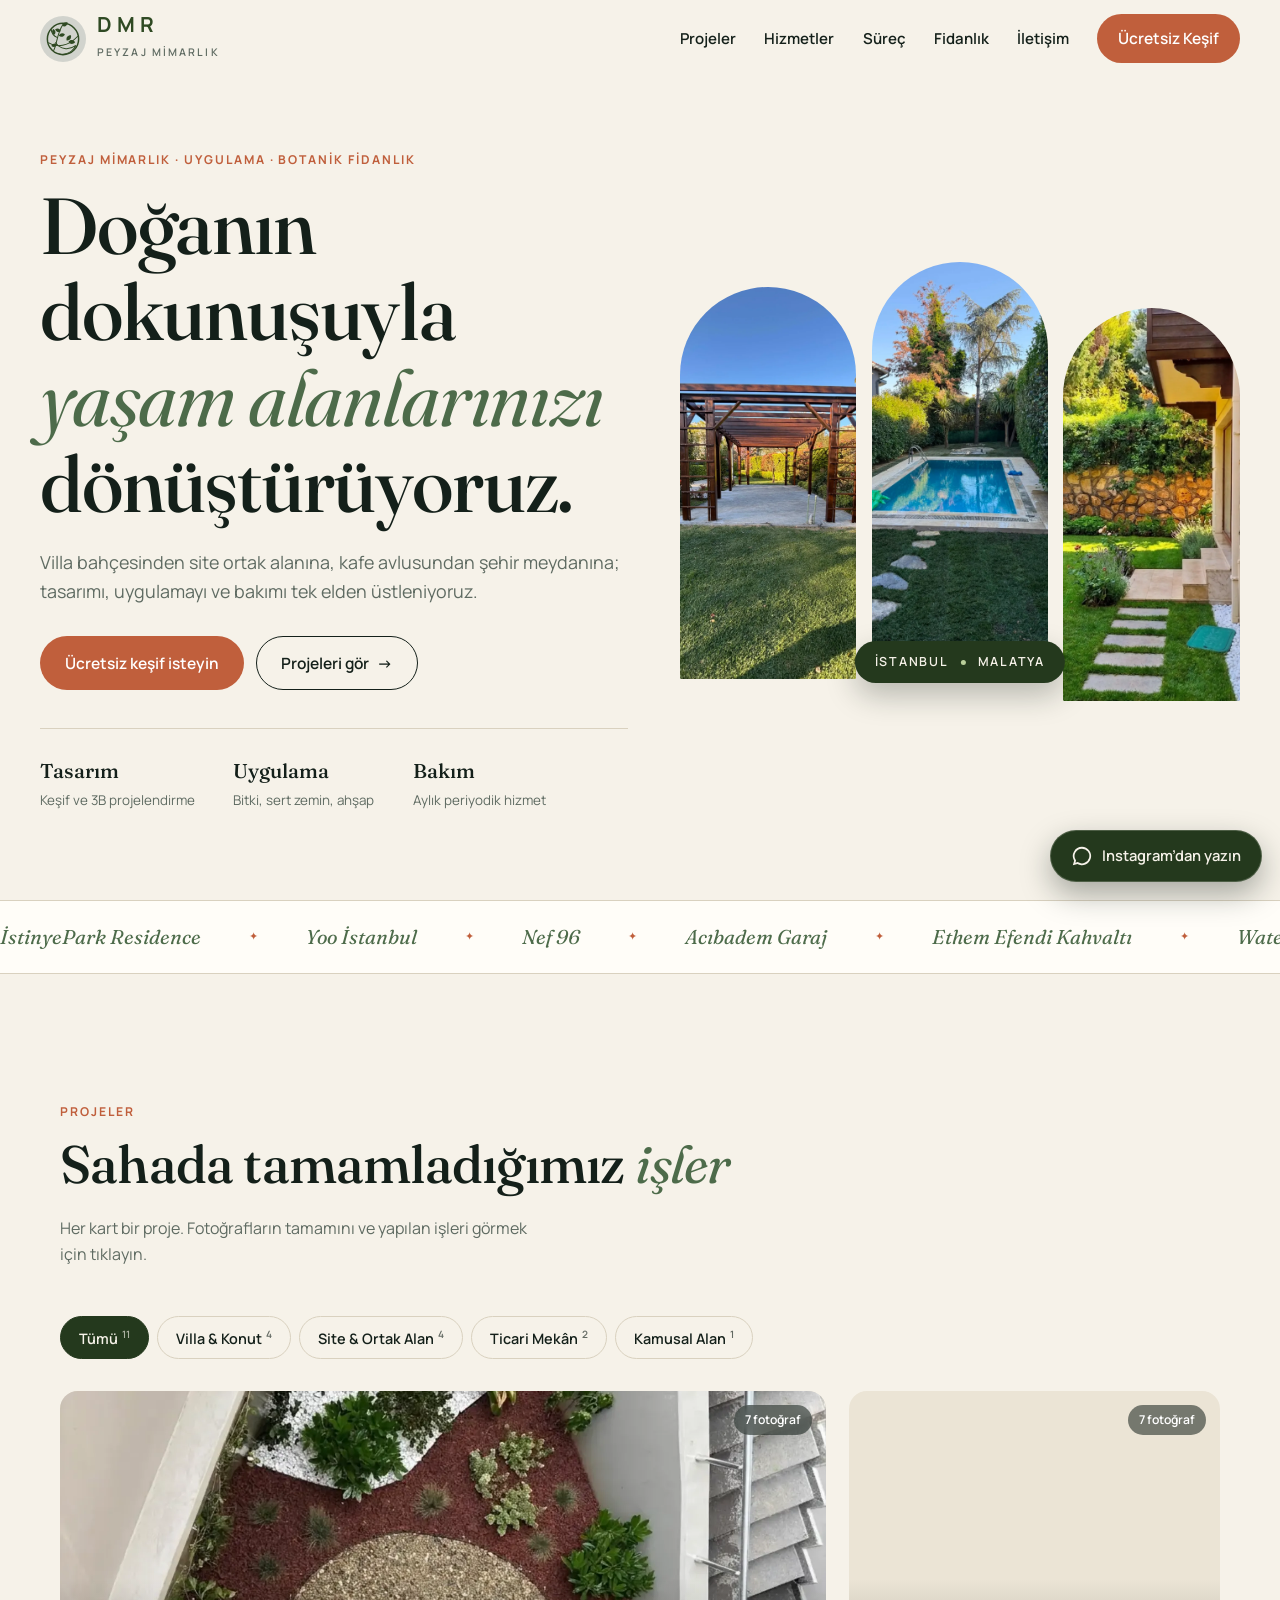
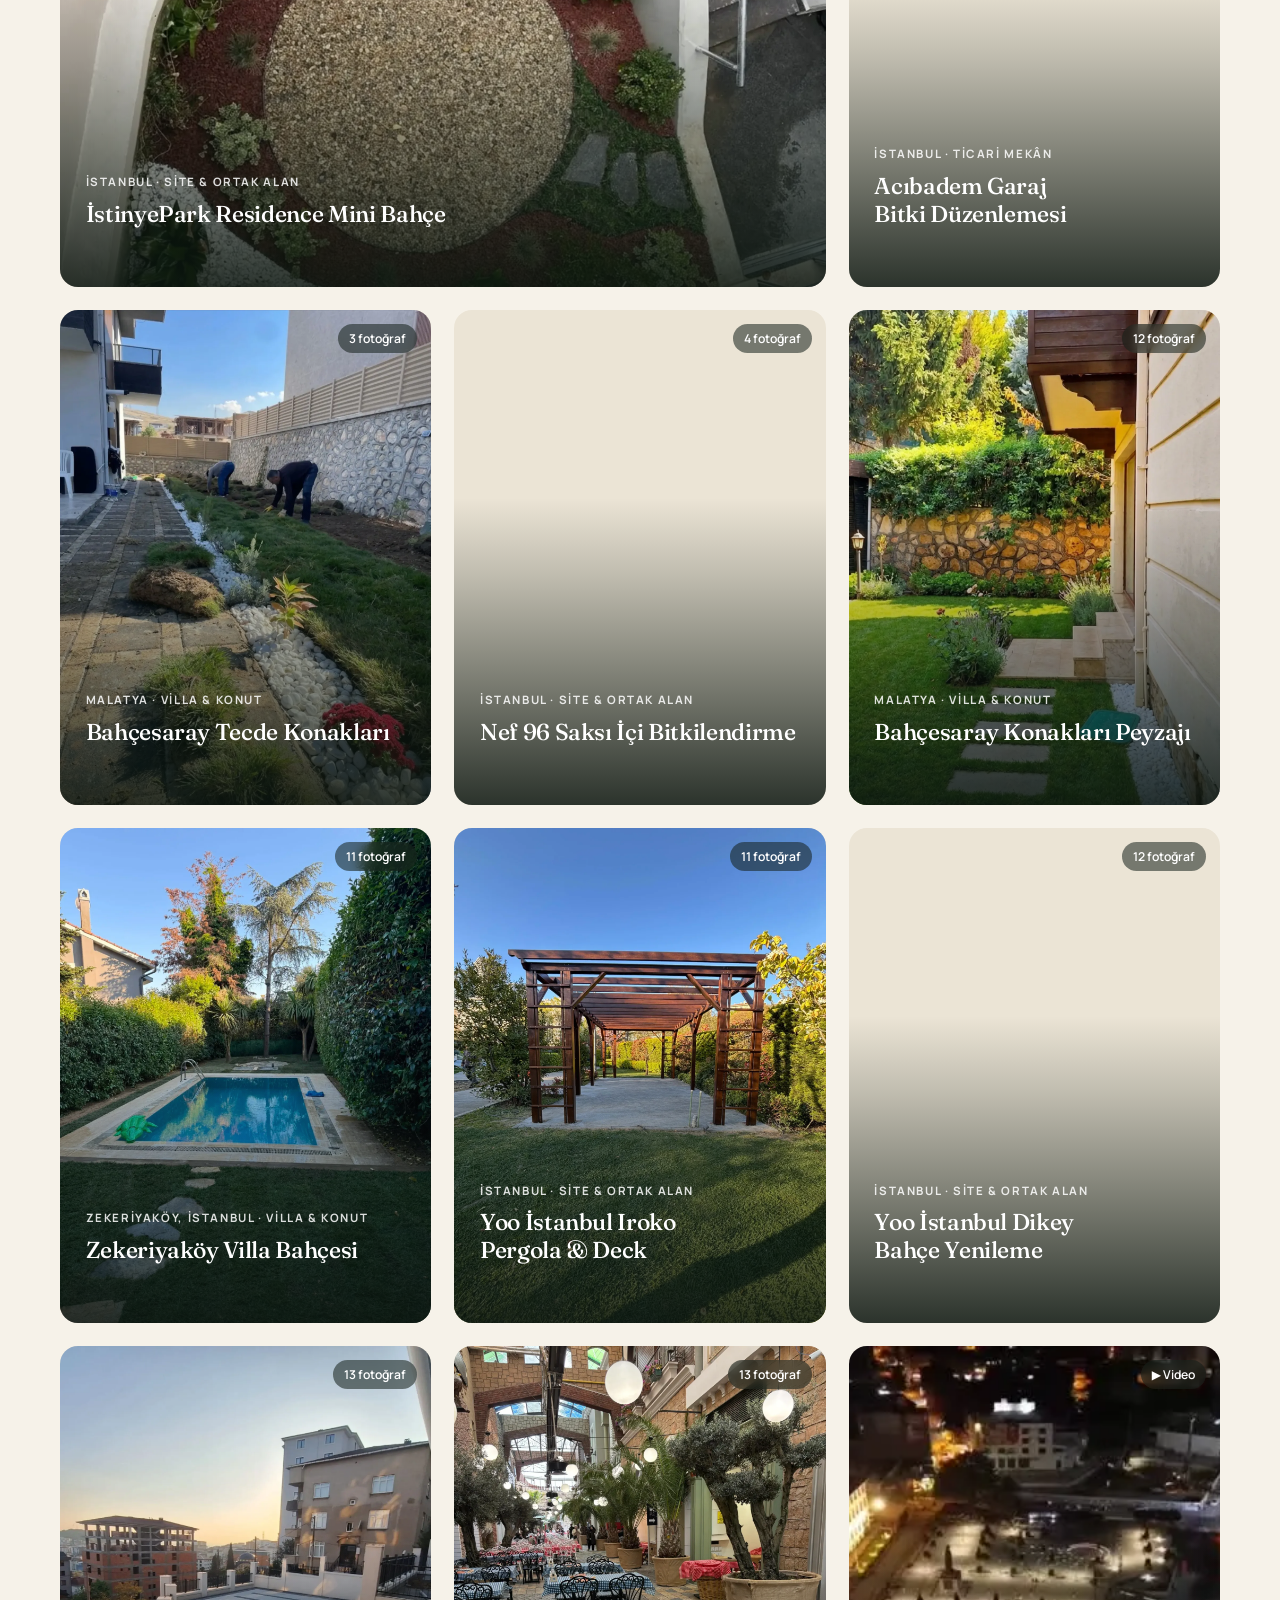
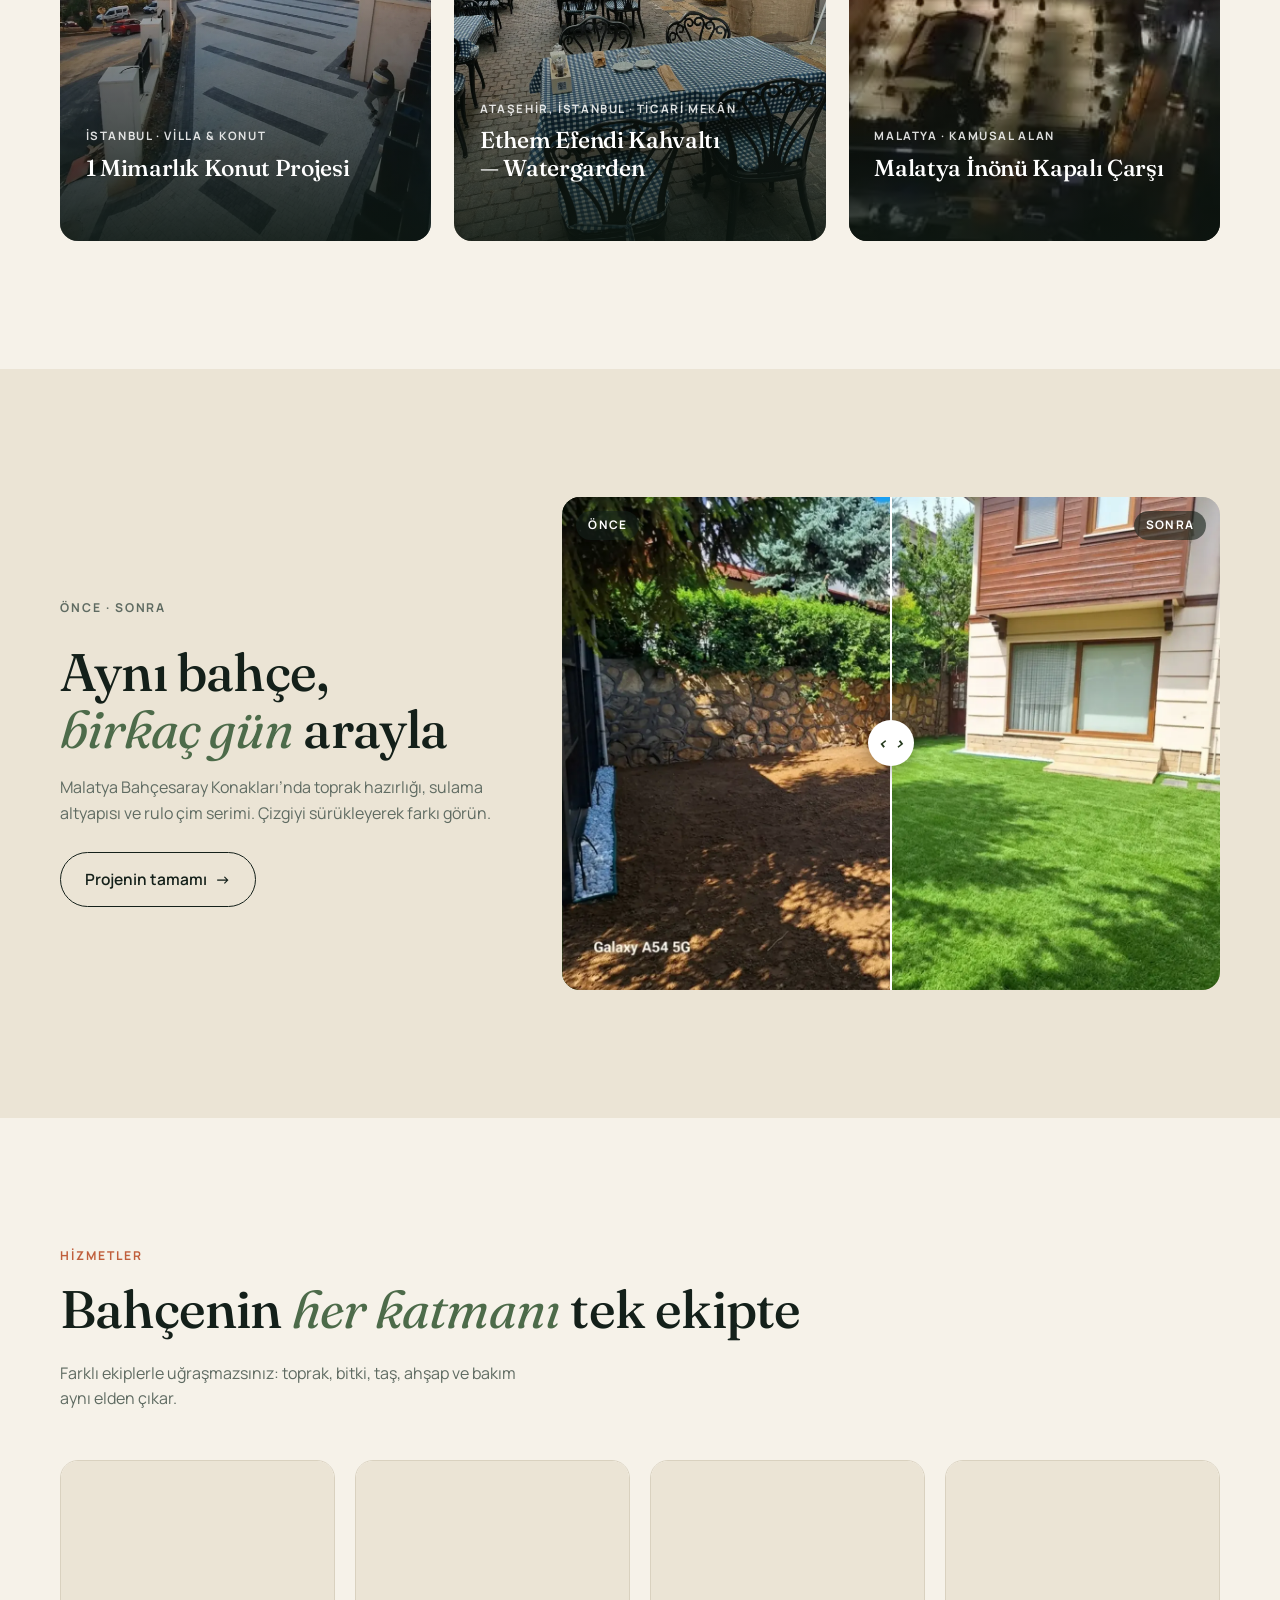
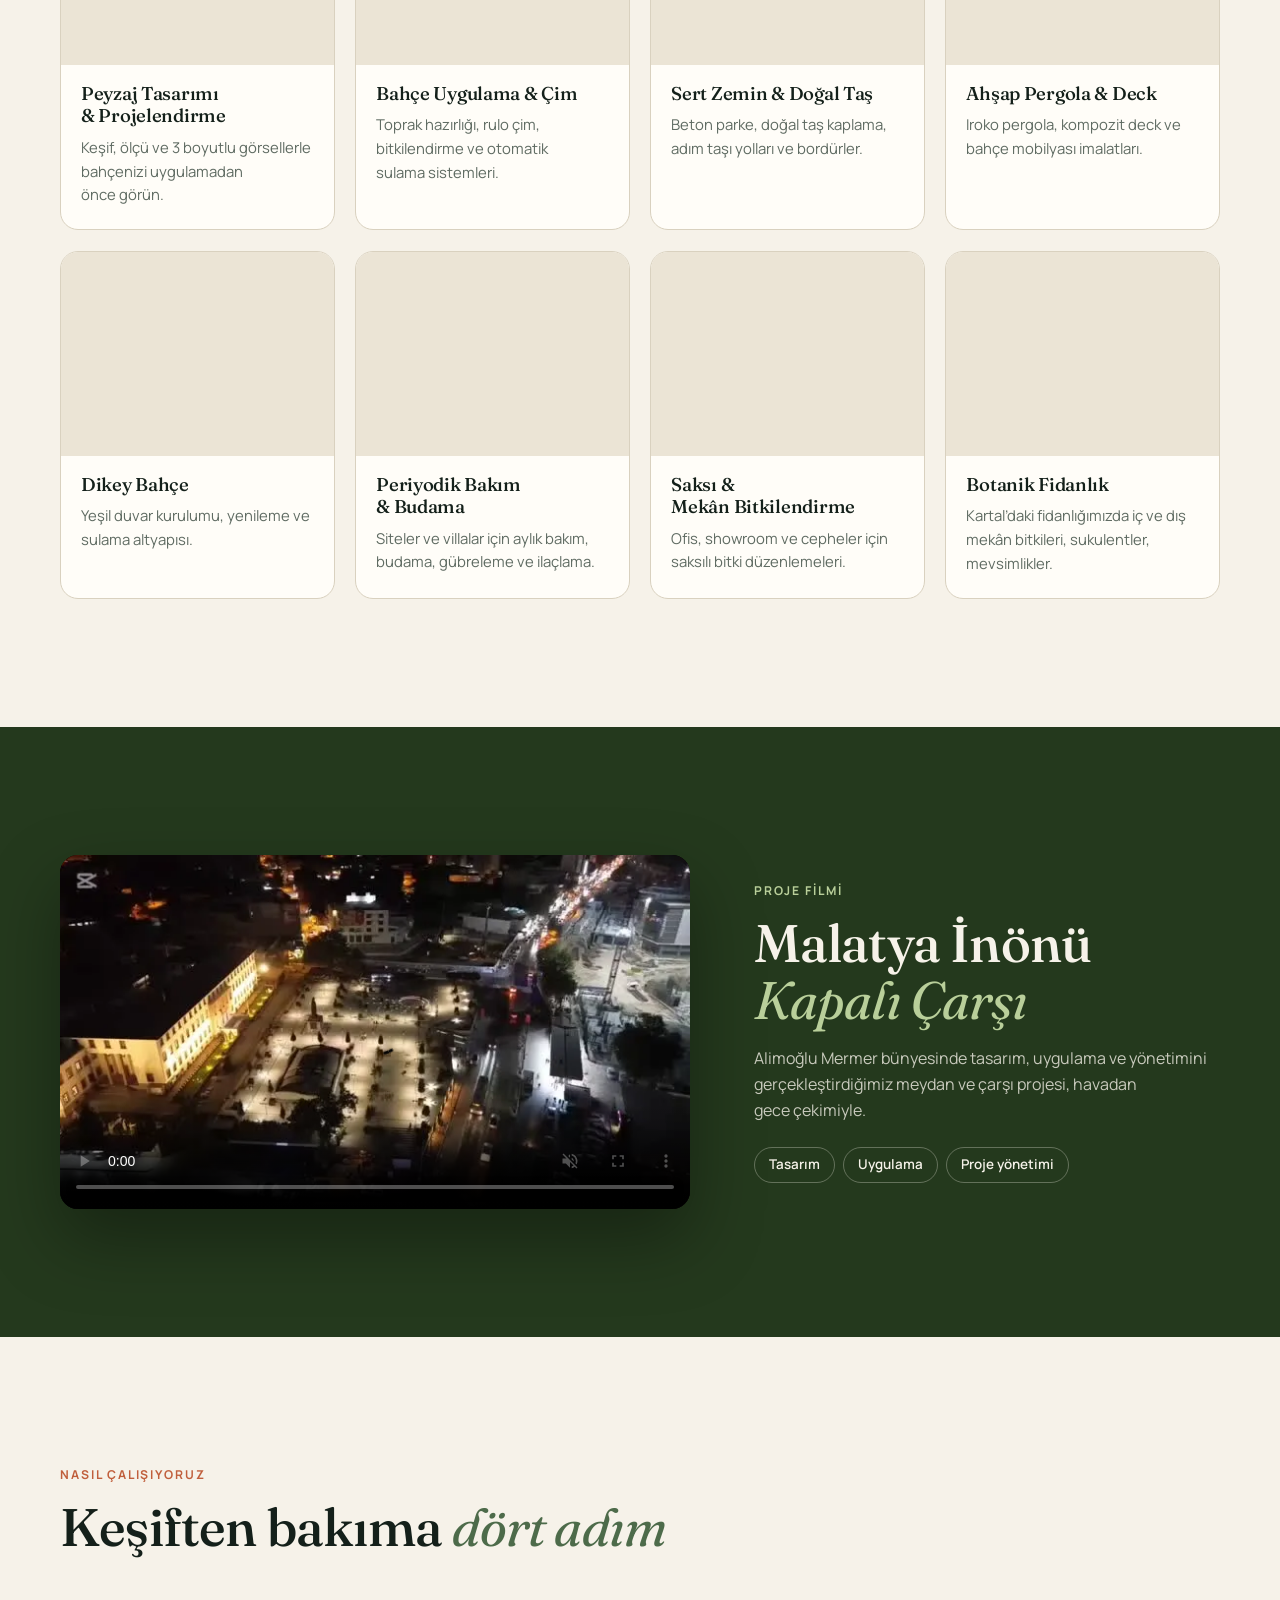
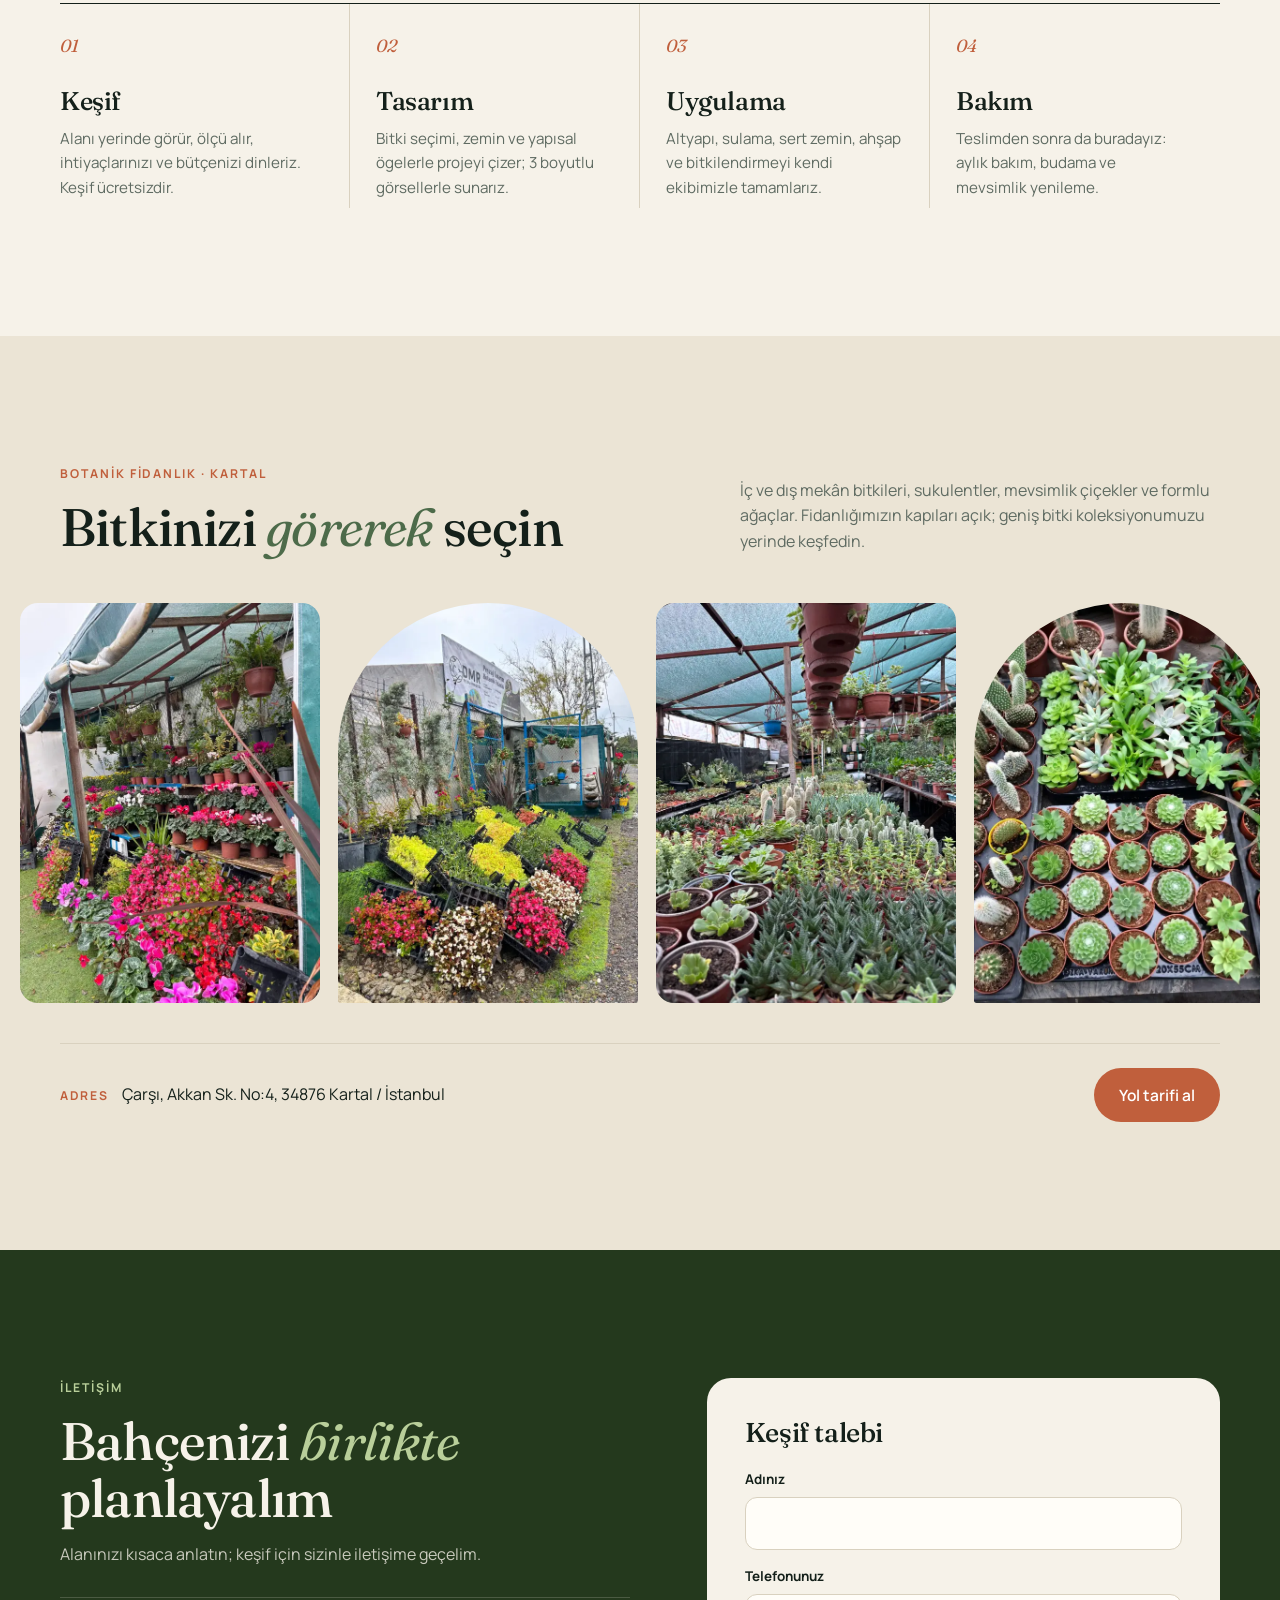
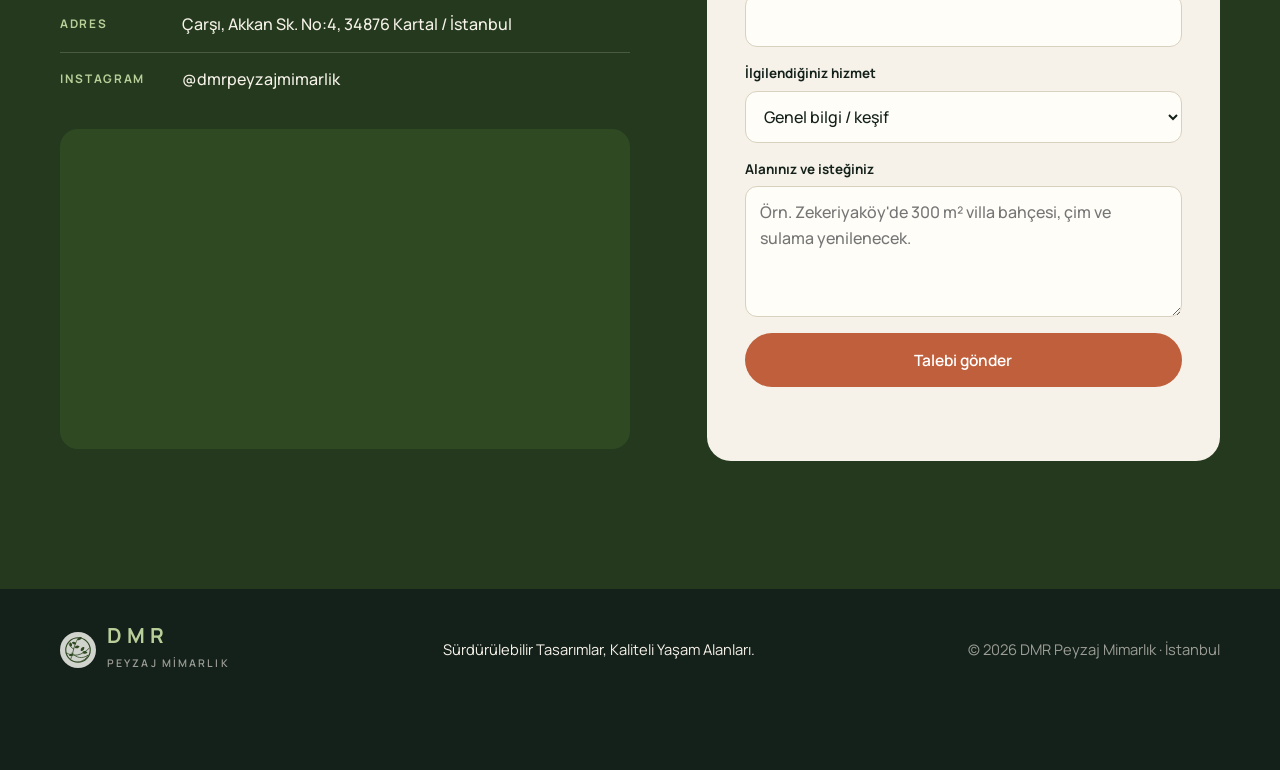
==== commit cdb06043: "Logo Instagram amblemine göre güncellendi Co-Authored-By: Claude Fable 5.2 <noreply@anthropic.com>" ====
--- a/index.html
+++ b/index.html
@@ -9,7 +9,7 @@
   <meta property="og:description" content="Sürdürülebilir tasarımlar, kaliteli yaşam alanları.">
   <meta property="og:image" content="assets/img/zekeriyakoy-01.webp">
   <meta property="og:type" content="website">
-  <meta name="theme-color" content="#1d3a2c">
+  <meta name="theme-color" content="#2f4a23">
   <link rel="icon" href="assets/logo.svg" type="image/svg+xml">
   <link rel="preconnect" href="https://fonts.googleapis.com">
   <link rel="preconnect" href="https://fonts.gstatic.com" crossorigin>
@@ -33,7 +33,7 @@
 
   <header class="header" id="header">
     <a class="brand" href="#top" aria-label="DMR Peyzaj Mimarlık ana sayfa">
-      <img src="assets/logo.svg" alt="" width="40" height="40">
+      <img src="assets/logo.svg" alt="" width="46" height="46">
       <span><b>DMR</b><small>Peyzaj Mimarlık</small></span>
     </a>
     <nav class="nav" id="nav" aria-label="Ana menü">
--- a/css/style.css
+++ b/css/style.css
@@ -1,8 +1,8 @@
 /* DMR Peyzaj Mimarlık */
 :root {
   --ink: #14201a;
-  --forest: #1d3a2c;
-  --forest-2: #254a38;
+  --forest: #24391d;
+  --forest-2: #2f4a23;
   --moss: #4d6b4a;
   --leaf: #b9cf9a;
   --cream: #f6f2e9;
@@ -53,7 +53,8 @@
 .header { position: fixed; inset: 0 0 auto 0; z-index: 50; display: flex; align-items: center; justify-content: space-between; gap: 20px; padding: 14px var(--pad); transition: background .3s, box-shadow .3s, padding .3s; }
 .header.scrolled { background: rgba(246, 242, 233, .92); backdrop-filter: blur(12px); box-shadow: 0 1px 0 var(--line); padding-block: 9px; }
 .brand { display: inline-flex; align-items: center; gap: 11px; text-decoration: none; }
-.brand b { font-family: var(--serif); font-size: 1.35rem; font-weight: 600; letter-spacing: .06em; display: block; line-height: 1; }
+.brand b { font-family: var(--sans); font-size: 1.3rem; font-weight: 700; letter-spacing: .24em; display: block; line-height: 1; color: var(--forest-2); margin-bottom: 3px; }
+.footer .brand b { color: var(--leaf); }
 .brand small { font-size: .66rem; letter-spacing: .2em; text-transform: uppercase; color: var(--muted); font-weight: 600; }
 .nav { display: flex; align-items: center; gap: clamp(14px, 2.2vw, 30px); }
 .nav a:not(.btn) { text-decoration: none; font-weight: 600; font-size: .94rem; position: relative; padding: 6px 0; }
